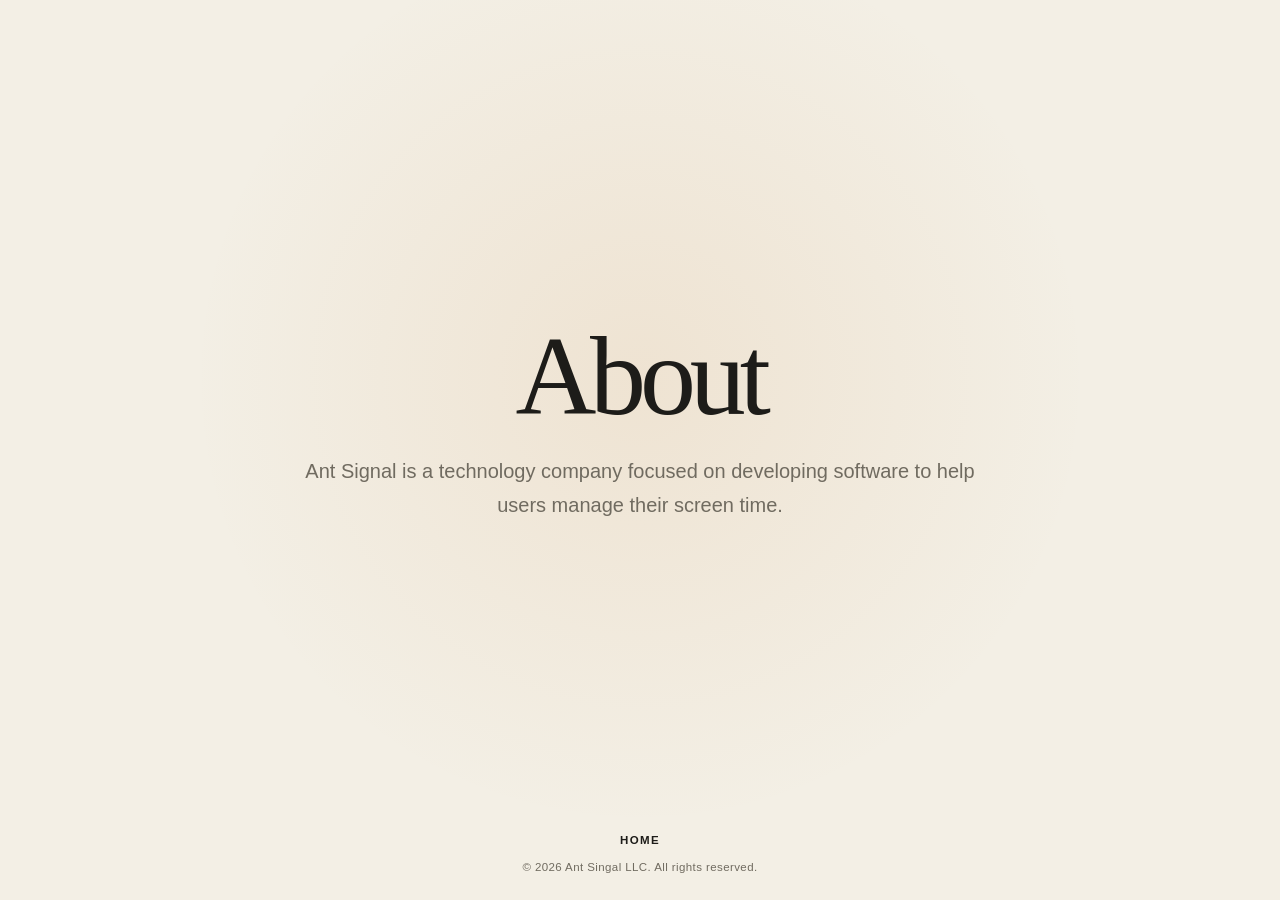
==== about/index.html @ b2d042a6 "Add About page" ====
<!doctype html>
<html lang="en">
  <head>
    <meta charset="utf-8">
    <meta name="viewport" content="width=device-width, initial-scale=1">
    <meta name="referrer" content="no-referrer">
    <meta
      http-equiv="Content-Security-Policy"
      content="default-src 'self'; base-uri 'none'; connect-src 'none'; font-src 'self'; form-action 'none'; frame-src 'none'; img-src 'self' data:; object-src 'none'; script-src 'none'; style-src 'self'; upgrade-insecure-requests"
    >

    <title>About | Ant Signal</title>
    <meta
      name="description"
      content="Ant Signal develops software to help users manage their screen time."
    >
    <meta name="robots" content="index, follow">
    <meta name="theme-color" content="#f3efe5">
    <link rel="canonical" href="https://antsignal.com/about/">

    <meta property="og:type" content="website">
    <meta property="og:site_name" content="Ant Signal">
    <meta property="og:title" content="About Ant Signal">
    <meta
      property="og:description"
      content="Ant Signal develops software to help users manage their screen time."
    >
    <meta property="og:url" content="https://antsignal.com/about/">

    <link rel="stylesheet" href="../styles.css">
  </head>
  <body>
    <main class="about" aria-labelledby="page-title">
      <div class="about__copy">
        <h1 id="page-title">About</h1>
        <p>
          Ant Signal is a technology company focused on developing software to help users
          manage their screen time.
        </p>
      </div>
    </main>

    <footer class="site-footer">
      <nav class="footer-nav" aria-label="Footer">
        <a href="../">Home</a>
      </nav>
      <p>&copy; 2026 Ant Singal LLC. All rights reserved.</p>
    </footer>
  </body>
</html>
---- styles.css ----
:root {
  color-scheme: light;
  --paper: #f3efe5;
  --ink: #1d1c19;
  --muted: #706b60;
  --amber: #c77a2b;
  --amber-soft: rgba(199, 122, 43, 0.24);
  font-family: Inter, ui-sans-serif, -apple-system, BlinkMacSystemFont, "Segoe UI", sans-serif;
  font-synthesis: none;
  text-rendering: optimizeLegibility;
}

* {
  box-sizing: border-box;
}

html {
  min-width: 320px;
  min-height: 100%;
  background: var(--paper);
}

body {
  min-height: 100vh;
  min-height: 100svh;
  margin: 0;
  color: var(--ink);
  background:
    radial-gradient(circle at 50% 42%, rgba(199, 122, 43, 0.1), transparent 28rem),
    var(--paper);
}

body::before {
  position: fixed;
  inset: 0;
  z-index: -1;
  pointer-events: none;
  content: "";
  opacity: 0.28;
  background-image:
    linear-gradient(rgba(29, 28, 25, 0.025) 1px, transparent 1px),
    linear-gradient(90deg, rgba(29, 28, 25, 0.025) 1px, transparent 1px);
  background-size: 4rem 4rem;
  mask-image: radial-gradient(circle at center, black, transparent 70%);
}

.landing {
  display: grid;
  min-height: 100vh;
  min-height: 100svh;
  place-content: center;
  justify-items: center;
  gap: clamp(2.25rem, 7vh, 4.5rem);
  padding: clamp(2rem, 6vw, 5rem);
  text-align: center;
}

.signal {
  position: relative;
  display: grid;
  width: clamp(5.5rem, 14vw, 7.5rem);
  aspect-ratio: 1;
  place-items: center;
  color: var(--amber);
}

.signal__ring,
.signal__core {
  position: absolute;
  display: block;
  border-radius: 50%;
}

.signal__ring {
  border: 1px solid currentColor;
}

.signal__ring--outer {
  inset: 0;
  opacity: 0.3;
  animation: signal-breathe 4.8s ease-in-out infinite;
}

.signal__ring--inner {
  inset: 24%;
  opacity: 0.55;
  animation: signal-breathe 4.8s 0.45s ease-in-out infinite;
}

.signal__core {
  width: 0.72rem;
  aspect-ratio: 1;
  background: currentColor;
  box-shadow: 0 0 0.85rem var(--amber-soft);
}

.copy {
  display: grid;
  gap: 1rem;
}

h1,
p {
  margin: 0;
}

h1 {
  font-family: "Iowan Old Style", "Baskerville", "Times New Roman", serif;
  font-size: clamp(3.5rem, 11vw, 8.25rem);
  font-weight: 400;
  letter-spacing: -0.055em;
  line-height: 0.88;
}

.tagline {
  color: var(--muted);
  font-size: clamp(0.82rem, 1.5vw, 0.98rem);
  font-weight: 500;
  letter-spacing: 0.14em;
  line-height: 1.5;
  padding-top: 0.5rem;
  text-transform: uppercase;
}

.site-footer {
  position: fixed;
  right: 0;
  bottom: 0;
  left: 0;
  display: grid;
  justify-items: center;
  gap: 0.7rem;
  padding: 1.5rem clamp(1.5rem, 5vw, 4rem);
  text-align: center;
}

.footer-nav a {
  color: var(--ink);
  font-size: 0.72rem;
  font-weight: 600;
  letter-spacing: 0.12em;
  text-decoration: none;
  text-transform: uppercase;
  transition: color 160ms ease;
}

.footer-nav a:hover {
  color: var(--amber);
}

.footer-nav a:focus-visible {
  border-radius: 0.2rem;
  outline: 2px solid var(--amber);
  outline-offset: 0.3rem;
}

.site-footer p {
  color: var(--muted);
  font-size: 0.72rem;
  letter-spacing: 0.035em;
  line-height: 1.5;
}

.about {
  display: grid;
  min-height: 100vh;
  min-height: 100svh;
  place-content: center;
  padding: clamp(2rem, 6vw, 5rem) clamp(2rem, 8vw, 8rem) 8rem;
  text-align: center;
}

.about__copy {
  display: grid;
  max-width: 44rem;
  gap: 1.75rem;
}

.about h1 {
  font-size: clamp(3.5rem, 10vw, 7rem);
}

.about__copy p {
  color: var(--muted);
  font-size: clamp(1rem, 2vw, 1.25rem);
  line-height: 1.7;
}

@keyframes signal-breathe {
  0%,
  100% {
    opacity: 0.22;
    transform: scale(0.96);
  }

  50% {
    opacity: 0.55;
    transform: scale(1.04);
  }
}

@media (max-height: 540px) {
  .landing {
    grid-template-columns: auto auto;
    gap: 2.5rem;
    text-align: left;
  }

  .copy {
    justify-items: start;
  }

  h1 {
    font-size: clamp(3rem, 12vh, 5rem);
  }
}

@media (prefers-reduced-motion: reduce) {
  .signal__ring {
    animation: none;
  }

  .footer-nav a {
    transition: none;
  }
}
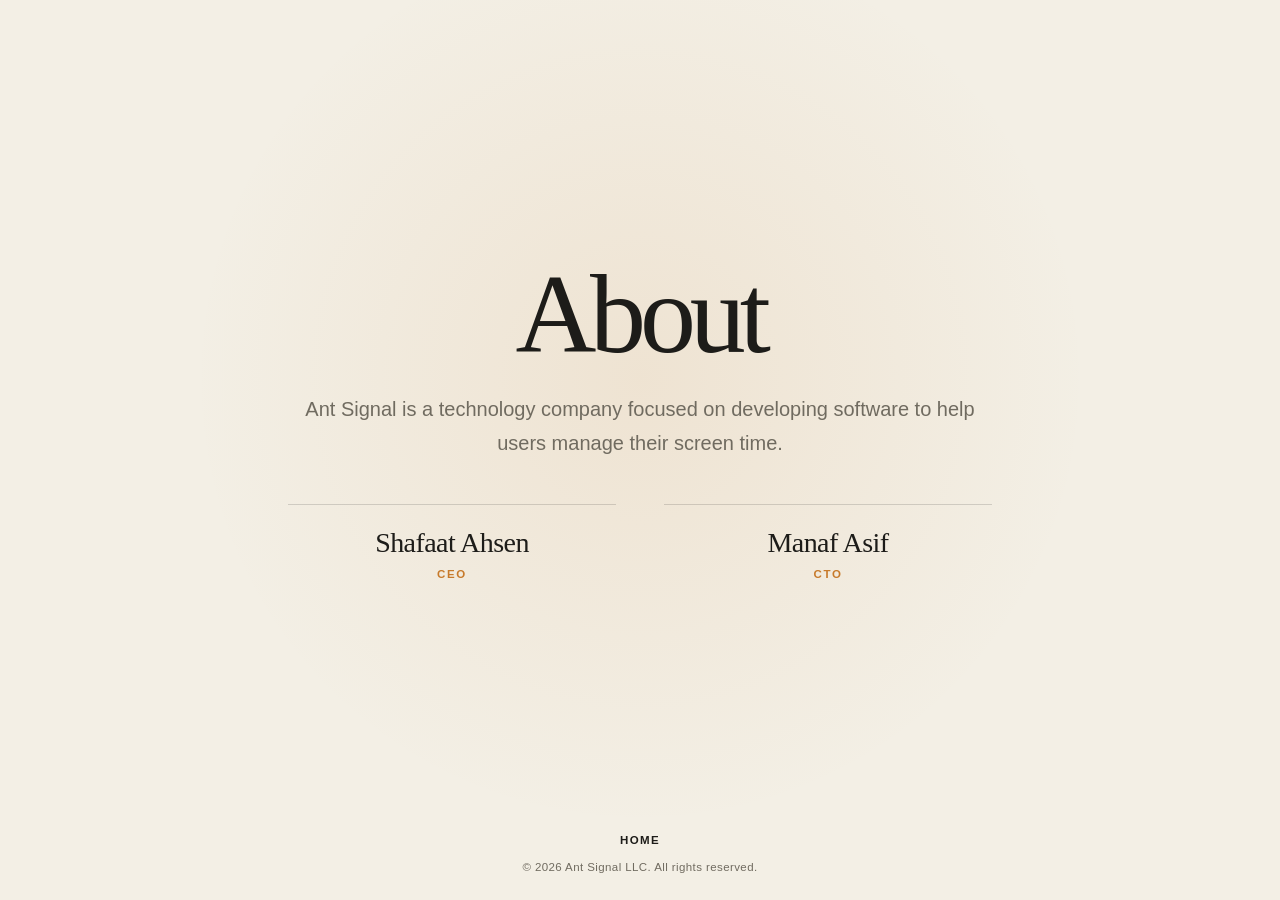
==== commit 9f437d60: "Add leadership section to About page" ====
--- a/about/index.html
+++ b/about/index.html
@@ -37,6 +37,17 @@
           Ant Signal is a technology company focused on developing software to help users
           manage their screen time.
         </p>
+
+        <section class="leadership" aria-label="Leadership">
+          <article class="leader">
+            <h2>Shafaat Ahsen</h2>
+            <p>CEO</p>
+          </article>
+          <article class="leader">
+            <h2>Manaf Asif</h2>
+            <p>CTO</p>
+          </article>
+        </section>
       </div>
     </main>
 
@@ -44,7 +55,7 @@
       <nav class="footer-nav" aria-label="Footer">
         <a href="../">Home</a>
       </nav>
-      <p>&copy; 2026 Ant Singal LLC. All rights reserved.</p>
+      <p>&copy; 2026 Ant Signal LLC. All rights reserved.</p>
     </footer>
   </body>
 </html>
--- a/styles.css
+++ b/styles.css
@@ -186,6 +186,36 @@
   line-height: 1.7;
 }
 
+.leadership {
+  display: grid;
+  grid-template-columns: repeat(2, minmax(0, 1fr));
+  gap: clamp(1.5rem, 5vw, 3rem);
+  margin-top: 1rem;
+}
+
+.leader {
+  padding-top: 1.4rem;
+  border-top: 1px solid rgba(29, 28, 25, 0.16);
+}
+
+.leader h2 {
+  margin: 0;
+  font-family: "Iowan Old Style", "Baskerville", "Times New Roman", serif;
+  font-size: clamp(1.35rem, 3vw, 1.75rem);
+  font-weight: 400;
+  letter-spacing: -0.02em;
+}
+
+.leader p {
+  margin-top: 0.45rem;
+  color: var(--amber);
+  font-size: 0.72rem;
+  font-weight: 600;
+  letter-spacing: 0.14em;
+  line-height: 1.5;
+  text-transform: uppercase;
+}
+
 @keyframes signal-breathe {
   0%,
   100% {
@@ -215,6 +245,12 @@
   }
 }
 
+@media (max-width: 560px) {
+  .leadership {
+    grid-template-columns: 1fr;
+  }
+}
+
 @media (prefers-reduced-motion: reduce) {
   .signal__ring {
     animation: none;
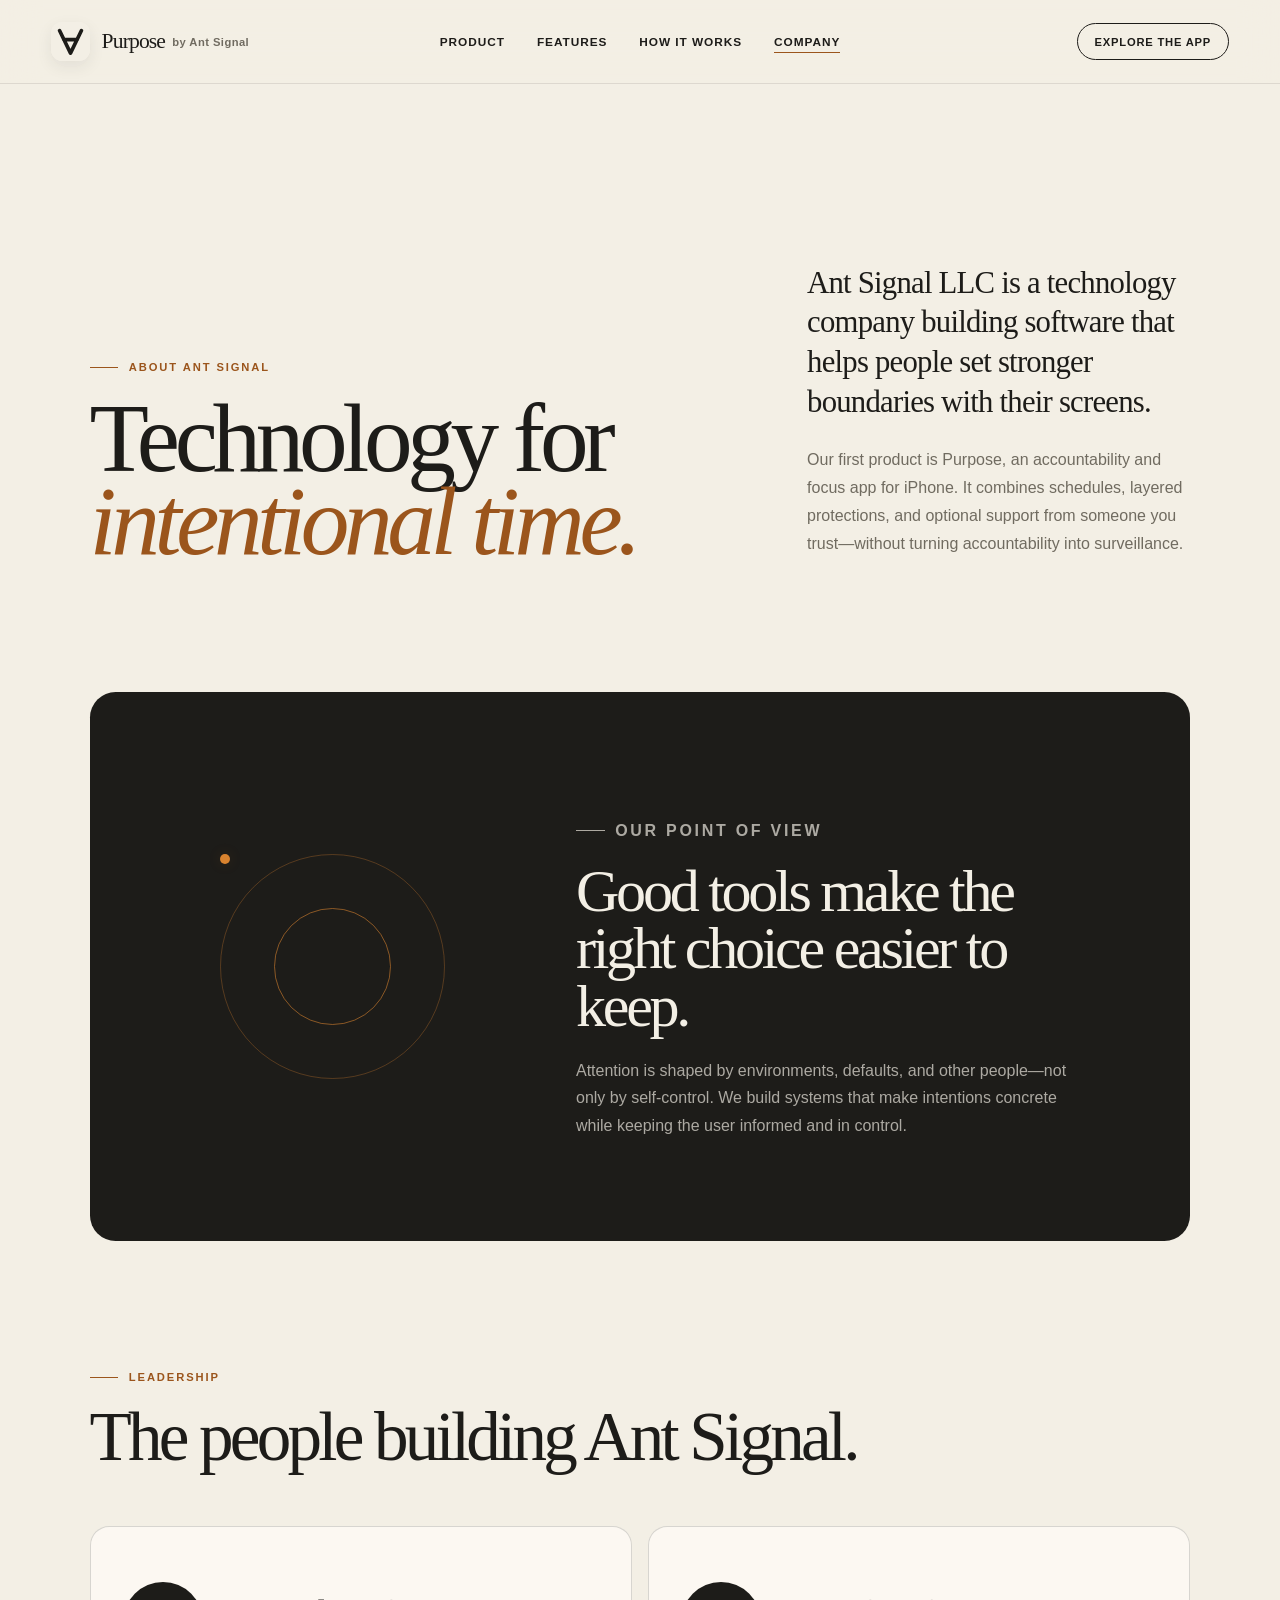
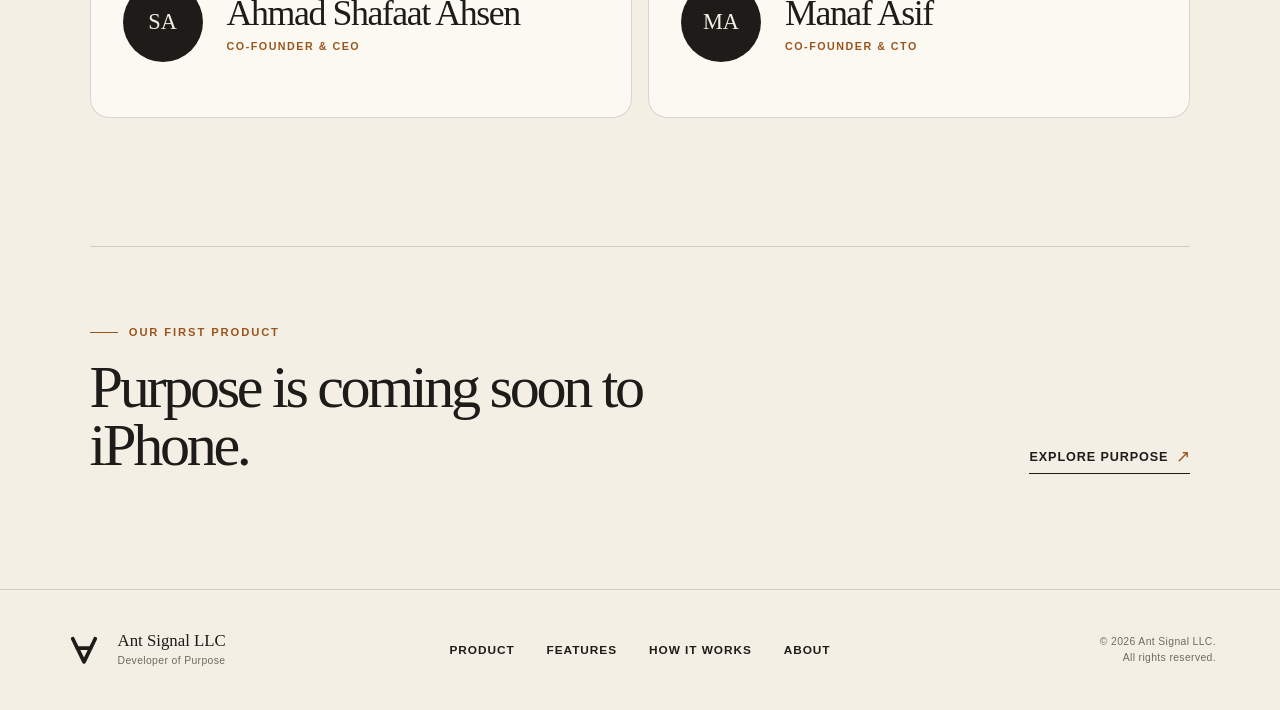
==== commit 49497886: "Build Purpose product landing page" ====
--- a/about/index.html
+++ b/about/index.html
@@ -3,59 +3,130 @@
   <head>
     <meta charset="utf-8">
     <meta name="viewport" content="width=device-width, initial-scale=1">
-    <meta name="referrer" content="no-referrer">
+    <meta name="referrer" content="strict-origin-when-cross-origin">
     <meta
       http-equiv="Content-Security-Policy"
-      content="default-src 'self'; base-uri 'none'; connect-src 'none'; font-src 'self'; form-action 'none'; frame-src 'none'; img-src 'self' data:; object-src 'none'; script-src 'none'; style-src 'self'; upgrade-insecure-requests"
+      content="default-src 'self'; base-uri 'none'; connect-src 'none'; font-src 'self'; form-action 'none'; frame-ancestors 'none'; frame-src 'none'; img-src 'self' data:; object-src 'none'; script-src 'none'; style-src 'self'; upgrade-insecure-requests"
     >
 
-    <title>About | Ant Signal</title>
+    <title>About Ant Signal LLC</title>
     <meta
       name="description"
-      content="Ant Signal develops software to help users manage their screen time."
+      content="Ant Signal LLC is the technology company behind Purpose, an accountability and focus app for iPhone."
     >
     <meta name="robots" content="index, follow">
     <meta name="theme-color" content="#f3efe5">
+    <link rel="icon" href="../favicon.svg" type="image/svg+xml" sizes="any">
     <link rel="canonical" href="https://antsignal.com/about/">
 
     <meta property="og:type" content="website">
     <meta property="og:site_name" content="Ant Signal">
-    <meta property="og:title" content="About Ant Signal">
+    <meta property="og:title" content="About Ant Signal LLC">
     <meta
       property="og:description"
-      content="Ant Signal develops software to help users manage their screen time."
+      content="The technology company behind Purpose, an accountability and focus app for iPhone."
     >
     <meta property="og:url" content="https://antsignal.com/about/">
+    <meta property="og:image" content="https://antsignal.com/assets/purpose-social-card.png">
+    <meta property="og:image:alt" content="Purpose by Ant Signal — Make distraction harder">
+    <meta name="twitter:card" content="summary_large_image">
 
-    <link rel="stylesheet" href="../styles.css">
+    <link rel="stylesheet" href="../styles.css?v=3">
   </head>
   <body>
-    <main class="about" aria-labelledby="page-title">
-      <div class="about__copy">
-        <h1 id="page-title">About</h1>
-        <p>
-          Ant Signal is a technology company focused on developing software to help users
-          manage their screen time.
-        </p>
+    <a class="skip-link" href="#main-content">Skip to content</a>
 
-        <section class="leadership" aria-label="Leadership">
-          <article class="leader">
-            <h2>Shafaat Ahsen</h2>
-            <p>CEO</p>
+    <header class="site-header">
+      <a class="brand" href="../" aria-label="Purpose by Ant Signal, home">
+        <img src="../assets/ant-signal-icon.svg" width="42" height="42" alt="">
+        <span class="brand__product">Purpose</span>
+        <span class="brand__company">by Ant Signal</span>
+      </a>
+
+      <nav class="site-nav" aria-label="Primary navigation">
+        <a href="../#product">Product</a>
+        <a href="../#features">Features</a>
+        <a href="../#how-it-works">How it works</a>
+        <a href="./" aria-current="page">Company</a>
+      </nav>
+
+      <a class="nav-cta" href="../#product">Explore the app</a>
+    </header>
+
+    <main id="main-content" class="about-page">
+      <section class="about-hero" aria-labelledby="about-title">
+        <div>
+          <p class="eyebrow"><span></span> About Ant Signal</p>
+          <h1 id="about-title">Technology for<br><em>intentional time.</em></h1>
+        </div>
+        <div class="about-hero__copy">
+          <p class="about-hero__lead">
+            Ant Signal LLC is a technology company building software that helps people
+            set stronger boundaries with their screens.
+          </p>
+          <p>
+            Our first product is Purpose, an accountability and focus app for iPhone.
+            It combines schedules, layered protections, and optional support from someone
+            you trust—without turning accountability into surveillance.
+          </p>
+        </div>
+      </section>
+
+      <section class="mission" aria-labelledby="mission-title">
+        <div class="mission__mark" aria-hidden="true">
+          <span class="signal__ring signal__ring--outer"></span>
+          <span class="signal__ring signal__ring--inner"></span>
+          <span class="signal__core"></span>
+        </div>
+        <div>
+          <p class="eyebrow"><span></span> Our point of view</p>
+          <h2 id="mission-title">Good tools make the right choice easier to keep.</h2>
+          <p>
+            Attention is shaped by environments, defaults, and other people—not only by
+            self-control. We build systems that make intentions concrete while keeping the
+            user informed and in control.
+          </p>
+        </div>
+      </section>
+
+      <section class="leadership-section" aria-labelledby="leadership-title">
+        <div class="section-heading">
+          <p class="eyebrow"><span></span> Leadership</p>
+          <h2 id="leadership-title">The people building Ant Signal.</h2>
+        </div>
+        <div class="leadership">
+          <article class="leader-card">
+            <span class="leader-card__initials" aria-hidden="true">SA</span>
+            <div><h3>Ahmad Shafaat Ahsen</h3><p>Co-founder &amp; CEO</p></div>
           </article>
-          <article class="leader">
-            <h2>Manaf Asif</h2>
-            <p>CTO</p>
+          <article class="leader-card">
+            <span class="leader-card__initials" aria-hidden="true">MA</span>
+            <div><h3>Manaf Asif</h3><p>Co-founder &amp; CTO</p></div>
           </article>
-        </section>
-      </div>
+        </div>
+      </section>
+
+      <section class="about-product" aria-labelledby="about-product-title">
+        <div>
+          <p class="eyebrow"><span></span> Our first product</p>
+          <h2 id="about-product-title">Purpose is coming soon to iPhone.</h2>
+        </div>
+        <a class="text-link" href="../#product">Explore Purpose <span aria-hidden="true">↗</span></a>
+      </section>
     </main>
 
     <footer class="site-footer">
-      <nav class="footer-nav" aria-label="Footer">
-        <a href="../">Home</a>
+      <div class="footer-brand">
+        <img src="../assets/ant-signal-icon.svg" width="48" height="48" alt="">
+        <div><strong>Ant Signal LLC</strong><span>Developer of Purpose</span></div>
+      </div>
+      <nav class="footer-nav" aria-label="Footer navigation">
+        <a href="../#product">Product</a>
+        <a href="../#features">Features</a>
+        <a href="../#how-it-works">How it works</a>
+        <a href="./" aria-current="page">About</a>
       </nav>
-      <p>&copy; 2026 Ant Signal LLC. All rights reserved.</p>
+      <p class="footer-legal">&copy; 2026 Ant Signal LLC.<br>All rights reserved.</p>
     </footer>
   </body>
 </html>
--- a/styles.css
+++ b/styles.css
@@ -1,13 +1,22 @@
 :root {
   color-scheme: light;
   --paper: #f3efe5;
+  --paper-deep: #e9e2d3;
   --ink: #1d1c19;
   --muted: #706b60;
-  --amber: #c77a2b;
-  --amber-soft: rgba(199, 122, 43, 0.24);
-  font-family: Inter, ui-sans-serif, -apple-system, BlinkMacSystemFont, "Segoe UI", sans-serif;
+  --amber: #9b551c;
+  --amber-bright: #d9832f;
+  --amber-soft: rgba(185, 102, 31, 0.16);
+  --line: rgba(29, 28, 25, 0.16);
+  --white: #fffdf8;
+  --shadow: 0 1.6rem 4rem rgba(55, 41, 20, 0.13);
+  --serif: "Iowan Old Style", "Baskerville", "Times New Roman", serif;
+  --sans: Inter, ui-sans-serif, -apple-system, BlinkMacSystemFont, "Segoe UI", sans-serif;
+  font-family: var(--sans);
   font-synthesis: none;
   text-rendering: optimizeLegibility;
+  scroll-behavior: smooth;
+  scroll-padding-top: 7rem;
 }
 
 * {
@@ -22,12 +31,10 @@
 
 body {
   min-height: 100vh;
-  min-height: 100svh;
   margin: 0;
+  overflow-x: hidden;
   color: var(--ink);
-  background:
-    radial-gradient(circle at 50% 42%, rgba(199, 122, 43, 0.1), transparent 28rem),
-    var(--paper);
+  background: var(--paper);
 }
 
 body::before {
@@ -36,32 +43,1033 @@
   z-index: -1;
   pointer-events: none;
   content: "";
-  opacity: 0.28;
+  opacity: 0.26;
   background-image:
-    linear-gradient(rgba(29, 28, 25, 0.025) 1px, transparent 1px),
-    linear-gradient(90deg, rgba(29, 28, 25, 0.025) 1px, transparent 1px);
+    linear-gradient(rgba(29, 28, 25, 0.026) 1px, transparent 1px),
+    linear-gradient(90deg, rgba(29, 28, 25, 0.026) 1px, transparent 1px);
   background-size: 4rem 4rem;
-  mask-image: radial-gradient(circle at center, black, transparent 70%);
-}
-
-.landing {
-  display: grid;
-  min-height: 100vh;
-  min-height: 100svh;
-  place-content: center;
-  justify-items: center;
-  gap: clamp(2.25rem, 7vh, 4.5rem);
-  padding: clamp(2rem, 6vw, 5rem);
+  mask-image: radial-gradient(circle at 52% 18%, black, transparent 68%);
+}
+
+img {
+  display: block;
+  max-width: 100%;
+}
+
+a {
+  color: inherit;
+}
+
+button,
+a {
+  -webkit-tap-highlight-color: transparent;
+}
+
+button {
+  font: inherit;
+}
+
+h1,
+h2,
+h3,
+p {
+  margin: 0;
+}
+
+h1,
+h2 {
+  font-family: var(--serif);
+  font-weight: 400;
+  letter-spacing: -0.055em;
+}
+
+h1 em,
+h2 em {
+  color: var(--amber);
+  font-weight: inherit;
+}
+
+.skip-link {
+  position: fixed;
+  top: 0.75rem;
+  left: 0.75rem;
+  z-index: 100;
+  padding: 0.8rem 1rem;
+  border-radius: 0.4rem;
+  color: var(--white);
+  background: var(--ink);
+  transform: translateY(-180%);
+  transition: transform 160ms ease;
+}
+
+.skip-link:focus {
+  transform: translateY(0);
+}
+
+:focus-visible {
+  border-radius: 0.2rem;
+  outline: 3px solid var(--amber);
+  outline-offset: 0.28rem;
+}
+
+.site-header {
+  position: sticky;
+  top: 0;
+  z-index: 50;
+  display: grid;
+  grid-template-columns: 1fr auto 1fr;
+  align-items: center;
+  min-height: 5.25rem;
+  padding: 0.8rem clamp(1.25rem, 4vw, 4.5rem);
+  border-bottom: 1px solid rgba(29, 28, 25, 0.1);
+  background: rgba(243, 239, 229, 0.89);
+  backdrop-filter: blur(18px);
+}
+
+.brand {
+  display: inline-flex;
+  align-items: center;
+  justify-self: start;
+  text-decoration: none;
+}
+
+.brand img {
+  width: 2.45rem;
+  height: 2.45rem;
+  margin-right: 0.7rem;
+  border-radius: 0.72rem;
+  box-shadow: 0 0.35rem 1rem rgba(29, 28, 25, 0.08);
+}
+
+.brand__product {
+  font-family: var(--serif);
+  font-size: 1.35rem;
+  letter-spacing: -0.04em;
+}
+
+.brand__company {
+  margin-left: 0.45rem;
+  color: var(--muted);
+  font-size: 0.7rem;
+  font-weight: 600;
+  letter-spacing: 0.04em;
+}
+
+.site-nav,
+.footer-nav {
+  display: flex;
+  align-items: center;
+  gap: clamp(1.25rem, 2.5vw, 2.5rem);
+}
+
+.site-nav a,
+.footer-nav a {
+  font-size: 0.74rem;
+  font-weight: 650;
+  letter-spacing: 0.08em;
+  text-decoration: none;
+  text-transform: uppercase;
+}
+
+.site-nav a {
+  position: relative;
+  padding-block: 0.65rem;
+}
+
+.site-nav a::after {
+  position: absolute;
+  right: 0;
+  bottom: 0.35rem;
+  left: 0;
+  height: 1px;
+  content: "";
+  background: var(--amber);
+  transform: scaleX(0);
+  transition: transform 180ms ease;
+}
+
+.site-nav a:hover::after,
+.site-nav a[aria-current="page"]::after {
+  transform: scaleX(1);
+}
+
+.nav-cta {
+  justify-self: end;
+  padding: 0.72rem 1.05rem;
+  border: 1px solid var(--ink);
+  border-radius: 100vmax;
+  font-size: 0.7rem;
+  font-weight: 700;
+  letter-spacing: 0.07em;
+  text-decoration: none;
+  text-transform: uppercase;
+  transition: color 160ms ease, background 160ms ease;
+}
+
+.nav-cta:hover {
+  color: var(--paper);
+  background: var(--ink);
+}
+
+.hero {
+  display: grid;
+  grid-template-columns: minmax(0, 0.94fr) minmax(24rem, 0.78fr);
+  align-items: center;
+  max-width: 92rem;
+  min-height: calc(100vh - 5.25rem);
+  min-height: calc(100svh - 5.25rem);
+  margin-inline: auto;
+  padding: clamp(4rem, 8vh, 7rem) clamp(1.5rem, 6vw, 7rem);
+}
+
+.hero__copy {
+  position: relative;
+  z-index: 2;
+  max-width: 47rem;
+}
+
+.eyebrow,
+.label {
+  color: var(--amber);
+  font-size: 0.7rem;
+  font-weight: 750;
+  letter-spacing: 0.17em;
+  line-height: 1.5;
+  text-transform: uppercase;
+}
+
+.eyebrow {
+  display: flex;
+  align-items: center;
+  gap: 0.65rem;
+}
+
+.eyebrow > span {
+  display: inline-block;
+  width: 1.8rem;
+  height: 1px;
+  background: currentColor;
+}
+
+.hero h1 {
+  margin-top: 1.45rem;
+  font-size: clamp(4.2rem, 8.6vw, 8.25rem);
+  line-height: 0.82;
+}
+
+.hero__intro {
+  max-width: 39rem;
+  margin-top: 2rem;
+  color: var(--muted);
+  font-size: clamp(1.02rem, 1.4vw, 1.22rem);
+  line-height: 1.7;
+}
+
+.hero__actions {
+  display: flex;
+  flex-wrap: wrap;
+  align-items: center;
+  gap: 1.6rem;
+  margin-top: 2.2rem;
+}
+
+.app-store-button {
+  display: inline-flex;
+  align-items: center;
+  gap: 0.65rem;
+  min-width: 11.25rem;
+  min-height: 3.45rem;
+  padding: 0.55rem 1.15rem;
+  border-radius: 0.7rem;
+  color: var(--white);
+  background: var(--ink);
+  box-shadow: 0 0.7rem 1.8rem rgba(29, 28, 25, 0.13);
+}
+
+.app-store-button > span:last-child {
+  display: grid;
+  font-size: 1.12rem;
+  font-weight: 620;
+  line-height: 1.03;
+}
+
+.app-store-button small {
+  margin-bottom: 0.16rem;
+  font-size: 0.58rem;
+  font-weight: 500;
+  letter-spacing: 0.015em;
+}
+
+.apple-mark {
+  position: relative;
+  width: 1.4rem;
+  color: transparent;
+}
+
+.apple-mark::before,
+.apple-mark::after {
+  position: absolute;
+  content: "";
+  background: currentColor;
+}
+
+.apple-mark::before {
+  top: -0.57rem;
+  left: 0.16rem;
+  width: 1.05rem;
+  height: 1.25rem;
+  border-radius: 55% 45% 52% 48%;
+  background: var(--white);
+  transform: rotate(-8deg);
+}
+
+.apple-mark::after {
+  top: -0.88rem;
+  left: 0.74rem;
+  width: 0.42rem;
+  height: 0.28rem;
+  border-radius: 80% 10% 80% 10%;
+  background: var(--white);
+  transform: rotate(-28deg);
+}
+
+.text-link {
+  display: inline-flex;
+  align-items: center;
+  gap: 0.45rem;
+  padding-block: 0.35rem;
+  border-bottom: 1px solid currentColor;
+  font-size: 0.79rem;
+  font-weight: 700;
+  letter-spacing: 0.07em;
+  text-decoration: none;
+  text-transform: uppercase;
+}
+
+.text-link span {
+  color: var(--amber);
+  font-size: 1.05rem;
+  transition: transform 160ms ease;
+}
+
+.text-link:hover span {
+  transform: translate(0.18rem, 0.18rem);
+}
+
+.company-note {
+  margin-top: 1.75rem;
+  color: var(--muted);
+  font-size: 0.77rem;
+  letter-spacing: 0.035em;
+}
+
+.company-note a {
+  color: var(--ink);
+  text-underline-offset: 0.2rem;
+}
+
+.hero__visual {
+  position: relative;
+  display: grid;
+  min-height: 43rem;
+  place-items: center;
+}
+
+.hero__visual::before {
+  position: absolute;
+  width: min(38rem, 46vw);
+  aspect-ratio: 1;
+  border-radius: 50%;
+  content: "";
+  background: radial-gradient(circle, rgba(217, 131, 47, 0.26), rgba(217, 131, 47, 0.04) 57%, transparent 70%);
+  filter: blur(0.5rem);
+}
+
+.signal-orbit {
+  position: absolute;
+  border: 1px solid rgba(185, 102, 31, 0.28);
+  border-radius: 50%;
+}
+
+.signal-orbit--one {
+  width: min(34rem, 43vw);
+  aspect-ratio: 1;
+}
+
+.signal-orbit--two {
+  width: min(27rem, 34vw);
+  aspect-ratio: 1;
+}
+
+.phone {
+  position: relative;
+  z-index: 2;
+  flex: 0 0 auto;
+  padding: 0.42rem;
+  border: 1px solid rgba(255, 255, 255, 0.9);
+  border-radius: 3rem;
+  background: #171613;
+  box-shadow:
+    0 2.8rem 5rem rgba(54, 40, 19, 0.24),
+    inset 0 0 0 1px rgba(255, 255, 255, 0.22);
+}
+
+.phone::before {
+  position: absolute;
+  top: 1rem;
+  left: 50%;
+  z-index: 3;
+  width: 34%;
+  height: 1.15rem;
+  border-radius: 100vmax;
+  content: "";
+  background: #090909;
+  transform: translateX(-50%);
+}
+
+.phone__screen {
+  overflow: hidden;
+  height: 100%;
+  border-radius: 2.62rem;
+  background: #f2f2f7;
+}
+
+.phone__screen img {
+  width: 100%;
+  height: 100%;
+  object-fit: cover;
+}
+
+.phone--hero {
+  width: clamp(15rem, 21vw, 20rem);
+  aspect-ratio: 1179 / 2556;
+  transform: rotate(2.8deg);
+}
+
+.status-float {
+  position: absolute;
+  z-index: 4;
+  display: flex;
+  align-items: center;
+  gap: 0.7rem;
+  min-width: 10.5rem;
+  padding: 0.85rem 1rem;
+  border: 1px solid rgba(255, 255, 255, 0.68);
+  border-radius: 0.9rem;
+  background: rgba(255, 253, 248, 0.87);
+  box-shadow: 0 1rem 2.8rem rgba(54, 40, 19, 0.13);
+  backdrop-filter: blur(12px);
+}
+
+.status-float span:last-child {
+  display: grid;
+  font-size: 0.76rem;
+  font-weight: 650;
+  line-height: 1.25;
+}
+
+.status-float small {
+  margin-bottom: 0.1rem;
+  color: var(--muted);
+  font-size: 0.56rem;
+  letter-spacing: 0.08em;
+  text-transform: uppercase;
+}
+
+.status-float--top {
+  top: 16%;
+  left: -2%;
+}
+
+.status-float--bottom {
+  right: -4%;
+  bottom: 15%;
+}
+
+.status-dot,
+.status-icon {
+  display: grid;
+  flex: 0 0 auto;
+  width: 1.85rem;
+  aspect-ratio: 1;
+  place-items: center;
+  border-radius: 50%;
+  color: var(--white);
+  background: var(--amber);
+}
+
+.status-dot::after {
+  width: 0.42rem;
+  aspect-ratio: 1;
+  border-radius: 50%;
+  content: "";
+  background: var(--white);
+  box-shadow: 0 0 0 0.3rem rgba(255, 255, 255, 0.28);
+}
+
+.status-icon {
+  font-size: 0.8rem;
+  font-weight: 800;
+}
+
+.principle-strip {
+  display: grid;
+  grid-template-columns: repeat(3, 1fr);
+  border-block: 1px solid var(--line);
+}
+
+.principle-strip p {
+  padding: 1.35rem;
+  color: var(--muted);
+  font-size: 0.66rem;
+  font-weight: 700;
+  letter-spacing: 0.14em;
+  text-align: center;
+  text-transform: uppercase;
+}
+
+.principle-strip p + p {
+  border-left: 1px solid var(--line);
+}
+
+.product-section,
+.features-section,
+.steps-section,
+.company-section,
+.leadership-section {
+  padding: clamp(5.5rem, 10vw, 10rem) clamp(1.5rem, 7vw, 8rem);
+}
+
+.product-section,
+.features-section,
+.leadership-section {
+  max-width: 96rem;
+  margin-inline: auto;
+}
+
+.section-heading--split {
+  display: grid;
+  grid-template-columns: minmax(0, 1.25fr) minmax(16rem, 0.55fr);
+  align-items: end;
+  gap: 4rem;
+}
+
+.section-heading h2,
+.steps-intro h2,
+.company-section h2,
+.mission h2,
+.about-product h2 {
+  max-width: 52rem;
+  margin-top: 1.1rem;
+  font-size: clamp(3rem, 5.4vw, 5.5rem);
+  line-height: 0.96;
+}
+
+.section-heading--split > p,
+.section-heading--centered > p,
+.company-section > div > p,
+.mission > div > p {
+  color: var(--muted);
+  font-size: 1rem;
+  line-height: 1.7;
+}
+
+.showcase {
+  display: grid;
+  grid-template-columns: minmax(16rem, 0.72fr) minmax(28rem, 1.45fr);
+  min-height: 44rem;
+  margin-top: clamp(3.5rem, 7vw, 6rem);
+  overflow: hidden;
+  border: 1px solid var(--line);
+  border-radius: 1.6rem;
+  background: var(--white);
+  box-shadow: 0 2rem 5rem rgba(54, 40, 19, 0.08);
+}
+
+.showcase__tabs {
+  display: grid;
+  grid-template-rows: repeat(3, 1fr);
+  border-right: 1px solid var(--line);
+}
+
+.showcase-tab {
+  display: grid;
+  grid-template-columns: auto 1fr;
+  align-items: center;
+  gap: 1.2rem;
+  width: 100%;
+  padding: 1.65rem clamp(1.25rem, 3vw, 2.3rem);
+  border: 0;
+  color: var(--muted);
+  background: transparent;
+  cursor: pointer;
+  text-align: left;
+  transition: color 160ms ease, background 160ms ease;
+}
+
+.showcase-tab + .showcase-tab {
+  border-top: 1px solid var(--line);
+}
+
+.showcase-tab:hover {
+  color: var(--ink);
+  background: rgba(185, 102, 31, 0.05);
+}
+
+.showcase-tab[aria-selected="true"] {
+  color: var(--ink);
+  background: var(--paper);
+}
+
+.showcase-tab__number {
+  align-self: start;
+  padding-top: 0.15rem;
+  color: var(--amber);
+  font-family: var(--serif);
+  font-size: 1.1rem;
+}
+
+.showcase-tab > span:last-child {
+  display: grid;
+  gap: 0.4rem;
+}
+
+.showcase-tab strong {
+  font-family: var(--serif);
+  font-size: clamp(1.6rem, 2.4vw, 2.25rem);
+  font-weight: 400;
+  letter-spacing: -0.035em;
+}
+
+.showcase-tab small {
+  font-size: 0.75rem;
+  letter-spacing: 0.015em;
+  line-height: 1.4;
+}
+
+.showcase__stage {
+  min-width: 0;
+  background:
+    radial-gradient(circle at 70% 48%, rgba(185, 102, 31, 0.2), transparent 22rem),
+    var(--paper-deep);
+}
+
+.showcase-panel {
+  display: grid;
+  grid-template-columns: minmax(14rem, 0.75fr) minmax(15rem, 0.8fr);
+  align-items: center;
+  gap: clamp(1rem, 4vw, 4rem);
+  height: 100%;
+  padding: clamp(2rem, 5vw, 5rem);
+}
+
+.showcase-panel[hidden] {
+  display: none;
+}
+
+.showcase-panel__copy h3 {
+  margin-top: 0.75rem;
+  font-family: var(--serif);
+  font-size: clamp(2.4rem, 4.2vw, 4.15rem);
+  font-weight: 400;
+  letter-spacing: -0.05em;
+  line-height: 0.98;
+}
+
+.showcase-panel__copy > p:last-child {
+  margin-top: 1.3rem;
+  color: var(--muted);
+  font-size: 0.94rem;
+  line-height: 1.65;
+}
+
+.phone--showcase {
+  width: min(18.5rem, 100%);
+  aspect-ratio: 1179 / 2556;
+  margin-inline: auto;
+}
+
+.features-section {
+  padding-top: 2rem;
+}
+
+.section-heading--centered {
+  max-width: 51rem;
+  margin: 0 auto clamp(3rem, 6vw, 5rem);
+  text-align: center;
+}
+
+.section-heading--centered .eyebrow {
+  justify-content: center;
+}
+
+.section-heading--centered > p {
+  max-width: 39rem;
+  margin: 1.25rem auto 0;
+}
+
+.feature-grid {
+  display: grid;
+  grid-template-columns: repeat(2, minmax(0, 1fr));
+  gap: 1rem;
+}
+
+.feature-card {
+  position: relative;
+  display: grid;
+  min-height: 32rem;
+  padding: clamp(1.5rem, 3vw, 2.5rem);
+  overflow: hidden;
+  border: 1px solid var(--line);
+  border-radius: 1.4rem;
+  background: rgba(255, 253, 248, 0.74);
+}
+
+.feature-card--large,
+.feature-card--wide {
+  grid-column: span 2;
+  grid-template-columns: minmax(18rem, 1fr) minmax(17rem, 0.8fr);
+  align-items: end;
+  gap: 3rem;
+  min-height: 28rem;
+}
+
+.feature-card--wide {
+  grid-template-columns: minmax(17rem, 0.9fr) minmax(20rem, 1fr);
+}
+
+.feature-card__number {
+  position: absolute;
+  top: 1.5rem;
+  right: 1.6rem;
+  color: var(--amber);
+  font-family: var(--serif);
+  font-size: 1rem;
+}
+
+.feature-card h3 {
+  font-family: var(--serif);
+  font-size: clamp(2rem, 3vw, 3.2rem);
+  font-weight: 400;
+  letter-spacing: -0.045em;
+  line-height: 1;
+}
+
+.feature-card p {
+  max-width: 34rem;
+  margin-top: 0.9rem;
+  color: var(--muted);
+  font-size: 0.93rem;
+  line-height: 1.65;
+}
+
+.feature-card__art {
+  align-self: center;
+  justify-self: center;
+}
+
+.schedule-art {
+  width: min(29rem, 100%);
+  padding: 1.5rem;
+  border: 1px solid rgba(29, 28, 25, 0.12);
+  border-radius: 1.35rem;
+  background: var(--paper);
+  box-shadow: var(--shadow);
+  transform: rotate(-2deg);
+}
+
+.schedule-art__header,
+.schedule-art__time,
+.schedule-art__days {
+  display: flex;
+  align-items: center;
+}
+
+.schedule-art__header {
+  justify-content: space-between;
+  font-family: var(--serif);
+  font-size: 1.45rem;
+}
+
+.schedule-art__header span:last-child {
+  padding: 0.35rem 0.7rem;
+  border-radius: 100vmax;
+  color: var(--white);
+  background: var(--amber);
+  font-family: var(--sans);
+  font-size: 0.6rem;
+  font-weight: 700;
+  letter-spacing: 0.08em;
+  text-transform: uppercase;
+}
+
+.schedule-art__days {
+  justify-content: space-between;
+  margin-top: 2rem;
+}
+
+.schedule-art__days span {
+  display: grid;
+  width: 2.4rem;
+  aspect-ratio: 1;
+  place-items: center;
+  border-radius: 50%;
+  color: var(--white);
+  background: var(--ink);
+  font-size: 0.7rem;
+  font-weight: 700;
+}
+
+.schedule-art__time {
+  gap: 0.7rem;
+  margin-top: 2rem;
+  font-family: var(--serif);
+  font-size: 1.8rem;
+}
+
+.schedule-art__time i {
+  flex: 1;
+  height: 1px;
+  background: var(--amber);
+}
+
+.shield-art {
+  position: relative;
+  display: grid;
+  width: min(18rem, 70%);
+  aspect-ratio: 1;
+  place-items: center;
+}
+
+.shield-art span {
+  position: absolute;
+  border-radius: 50%;
+}
+
+.shield-art__outer {
+  inset: 0;
+  border: 1px solid rgba(185, 102, 31, 0.25);
+  box-shadow: inset 0 0 4rem rgba(185, 102, 31, 0.08);
+}
+
+.shield-art__inner {
+  inset: 20%;
+  border: 1px solid rgba(185, 102, 31, 0.45);
+}
+
+.shield-art__core {
+  display: grid;
+  width: 34%;
+  aspect-ratio: 1;
+  place-items: center;
+  color: var(--white);
+  background: var(--amber);
+  box-shadow: 0 0 2.8rem var(--amber-soft);
+  font-size: 2rem;
+}
+
+.pulse-art {
+  position: relative;
+  display: flex;
+  align-items: center;
+  justify-content: center;
+  gap: 0.8rem;
+  width: min(19rem, 78%);
+  height: 13rem;
+}
+
+.pulse-art::before {
+  position: absolute;
+  right: 0;
+  left: 0;
+  height: 1px;
+  content: "";
+  background: var(--line);
+}
+
+.pulse-art span {
+  position: relative;
+  z-index: 1;
+  width: 0.6rem;
+  border-radius: 100vmax;
+  background: var(--amber);
+}
+
+.pulse-art span:nth-child(1) { height: 3rem; }
+.pulse-art span:nth-child(2) { height: 6.5rem; }
+.pulse-art span:nth-child(3) { height: 4.5rem; }
+
+.pulse-art i {
+  position: absolute;
+  width: 1.4rem;
+  aspect-ratio: 1;
+  border: 0.34rem solid var(--white);
+  border-radius: 50%;
+  background: var(--amber);
+  box-shadow: 0 0 0 1px var(--amber);
+  transform: translateX(6rem);
+}
+
+.partner-art {
+  display: flex;
+  align-items: center;
+  justify-content: center;
+  width: min(25rem, 100%);
+}
+
+.partner-art i {
+  position: relative;
+  width: 8rem;
+  height: 1px;
+  background: var(--amber);
+}
+
+.partner-art i::before,
+.partner-art i::after {
+  position: absolute;
+  top: 50%;
+  width: 0.42rem;
+  aspect-ratio: 1;
+  border-radius: 50%;
+  content: "";
+  background: var(--amber);
+  transform: translateY(-50%);
+}
+
+.partner-art i::before { left: 0; }
+.partner-art i::after { right: 0; }
+
+.partner-art__person {
+  position: relative;
+  z-index: 1;
+  display: block;
+  width: 5rem;
+  aspect-ratio: 1;
+  border: 1px solid var(--line);
+  border-radius: 50%;
+  background:
+    radial-gradient(circle at 50% 38%, var(--ink) 0 14%, transparent 15%),
+    radial-gradient(ellipse at 50% 92%, var(--ink) 0 29%, transparent 30%),
+    var(--paper);
+  box-shadow: 0 1rem 2rem rgba(54, 40, 19, 0.12);
+}
+
+.partner-art__person--two {
+  background:
+    radial-gradient(circle at 50% 38%, var(--amber) 0 14%, transparent 15%),
+    radial-gradient(ellipse at 50% 92%, var(--amber) 0 29%, transparent 30%),
+    var(--paper);
+}
+
+.steps-section {
+  display: grid;
+  grid-template-columns: minmax(20rem, 0.85fr) minmax(24rem, 1fr);
+  gap: clamp(4rem, 9vw, 10rem);
+  max-width: 96rem;
+  margin-inline: auto;
+  border-top: 1px solid var(--line);
+}
+
+.steps-intro {
+  position: sticky;
+  top: 8rem;
+  align-self: start;
+}
+
+.steps-list {
+  margin: 0;
+  padding: 0;
+  list-style: none;
+}
+
+.steps-list li {
+  display: grid;
+  grid-template-columns: auto 1fr;
+  gap: 1.5rem;
+  padding: 2.5rem 0;
+  border-top: 1px solid var(--line);
+}
+
+.steps-list li:last-child {
+  border-bottom: 1px solid var(--line);
+}
+
+.steps-list__number {
+  padding-top: 0.3rem;
+  color: var(--amber);
+  font-family: var(--serif);
+}
+
+.steps-list h3 {
+  font-family: var(--serif);
+  font-size: clamp(1.8rem, 2.8vw, 2.65rem);
+  font-weight: 400;
+  letter-spacing: -0.04em;
+}
+
+.steps-list p {
+  max-width: 32rem;
+  margin-top: 0.7rem;
+  color: var(--muted);
+  font-size: 0.93rem;
+  line-height: 1.65;
+}
+
+.company-section {
+  display: grid;
+  grid-template-columns: minmax(15rem, 0.7fr) minmax(22rem, 1fr);
+  align-items: center;
+  gap: clamp(3rem, 9vw, 9rem);
+  max-width: 82rem;
+  margin-inline: auto;
+}
+
+.company-section__mark {
+  display: grid;
+  aspect-ratio: 1;
+  place-items: center;
+  border: 1px solid var(--line);
+  border-radius: 50%;
+  background: radial-gradient(circle, var(--white), var(--paper-deep));
+}
+
+.company-section__mark img {
+  width: 31%;
+  height: auto;
+  border-radius: 22%;
+  box-shadow: var(--shadow);
+}
+
+.company-section > div > p {
+  max-width: 42rem;
+  margin-top: 1.4rem;
+}
+
+.company-section .text-link {
+  margin-top: 1.6rem;
+}
+
+.closing {
+  display: grid;
+  min-height: 42rem;
+  padding: clamp(5rem, 10vw, 8rem) 1.5rem;
+  place-items: center;
+  align-content: center;
+  color: var(--paper);
+  background:
+    radial-gradient(circle at 50% 35%, rgba(185, 102, 31, 0.27), transparent 23rem),
+    var(--ink);
   text-align: center;
 }
 
 .signal {
   position: relative;
   display: grid;
-  width: clamp(5.5rem, 14vw, 7.5rem);
+  width: 5.5rem;
   aspect-ratio: 1;
+  margin-bottom: 2rem;
   place-items: center;
-  color: var(--amber);
+  color: var(--amber-bright);
 }
 
 .signal__ring,
@@ -83,180 +1091,560 @@
 
 .signal__ring--inner {
   inset: 24%;
-  opacity: 0.55;
+  opacity: 0.58;
   animation: signal-breathe 4.8s 0.45s ease-in-out infinite;
 }
 
 .signal__core {
-  width: 0.72rem;
+  width: 0.62rem;
   aspect-ratio: 1;
   background: currentColor;
   box-shadow: 0 0 0.85rem var(--amber-soft);
 }
 
-.copy {
-  display: grid;
-  gap: 1rem;
-}
-
-h1,
-p {
-  margin: 0;
-}
-
-h1 {
-  font-family: "Iowan Old Style", "Baskerville", "Times New Roman", serif;
-  font-size: clamp(3.5rem, 11vw, 8.25rem);
+.closing .eyebrow {
+  display: block;
+  color: var(--amber-bright);
+}
+
+.closing h2 {
+  margin-top: 1rem;
+  font-size: clamp(3.4rem, 7vw, 7rem);
+  line-height: 0.9;
+}
+
+.closing > p:not(.eyebrow) {
+  margin-top: 1.5rem;
+  color: rgba(243, 239, 229, 0.65);
+  font-size: 0.92rem;
+}
+
+.app-store-button--light {
+  margin-top: 2.2rem;
+  color: var(--ink);
+  background: var(--paper);
+}
+
+.app-store-button--light .apple-mark::before,
+.app-store-button--light .apple-mark::after {
+  background: var(--ink);
+}
+
+.site-footer {
+  display: grid;
+  grid-template-columns: 1fr auto 1fr;
+  align-items: center;
+  gap: 3rem;
+  padding: 2.5rem clamp(1.5rem, 5vw, 5rem);
+  border-top: 1px solid var(--line);
+}
+
+.footer-brand {
+  display: flex;
+  align-items: center;
+  gap: 0.85rem;
+}
+
+.footer-brand img {
+  width: 2.5rem;
+  height: 2.5rem;
+  border-radius: 0.7rem;
+}
+
+.footer-brand > div {
+  display: grid;
+  gap: 0.15rem;
+}
+
+.footer-brand strong {
+  font-family: var(--serif);
+  font-size: 1.05rem;
   font-weight: 400;
-  letter-spacing: -0.055em;
-  line-height: 0.88;
-}
-
-.tagline {
+}
+
+.footer-brand span,
+.footer-legal {
   color: var(--muted);
-  font-size: clamp(0.82rem, 1.5vw, 0.98rem);
-  font-weight: 500;
-  letter-spacing: 0.14em;
+  font-size: 0.65rem;
+  letter-spacing: 0.035em;
   line-height: 1.5;
-  padding-top: 0.5rem;
-  text-transform: uppercase;
-}
-
-.site-footer {
-  position: fixed;
-  right: 0;
-  bottom: 0;
-  left: 0;
-  display: grid;
-  justify-items: center;
-  gap: 0.7rem;
-  padding: 1.5rem clamp(1.5rem, 5vw, 4rem);
-  text-align: center;
-}
-
-.footer-nav a {
-  color: var(--ink);
-  font-size: 0.72rem;
-  font-weight: 600;
-  letter-spacing: 0.12em;
-  text-decoration: none;
-  text-transform: uppercase;
-  transition: color 160ms ease;
 }
 
 .footer-nav a:hover {
   color: var(--amber);
 }
 
-.footer-nav a:focus-visible {
-  border-radius: 0.2rem;
-  outline: 2px solid var(--amber);
-  outline-offset: 0.3rem;
-}
-
-.site-footer p {
+.footer-legal {
+  justify-self: end;
+  text-align: right;
+}
+
+/* About */
+
+.about-page {
+  max-width: 96rem;
+  margin-inline: auto;
+}
+
+.about-hero {
+  display: grid;
+  grid-template-columns: minmax(23rem, 1.1fr) minmax(20rem, 0.7fr);
+  align-items: end;
+  gap: clamp(3rem, 9vw, 9rem);
+  min-height: 38rem;
+  padding: clamp(5rem, 10vw, 9rem) clamp(1.5rem, 7vw, 8rem);
+}
+
+.about-hero h1 {
+  margin-top: 1.3rem;
+  font-size: clamp(4rem, 7.6vw, 7.7rem);
+  line-height: 0.86;
+}
+
+.about-hero__copy {
+  padding-bottom: 0.4rem;
+}
+
+.about-hero__copy p {
   color: var(--muted);
-  font-size: 0.72rem;
-  letter-spacing: 0.035em;
-  line-height: 1.5;
-}
-
-.about {
-  display: grid;
-  min-height: 100vh;
-  min-height: 100svh;
-  place-content: center;
-  padding: clamp(2rem, 6vw, 5rem) clamp(2rem, 8vw, 8rem) 8rem;
-  text-align: center;
-}
-
-.about__copy {
-  display: grid;
-  max-width: 44rem;
-  gap: 1.75rem;
-}
-
-.about h1 {
-  font-size: clamp(3.5rem, 10vw, 7rem);
-}
-
-.about__copy p {
-  color: var(--muted);
-  font-size: clamp(1rem, 2vw, 1.25rem);
-  line-height: 1.7;
+  font-size: 1rem;
+  line-height: 1.75;
+}
+
+.about-hero__copy .about-hero__lead {
+  margin-bottom: 1.4rem;
+  color: var(--ink);
+  font-family: var(--serif);
+  font-size: clamp(1.5rem, 2.4vw, 2.1rem);
+  letter-spacing: -0.025em;
+  line-height: 1.3;
+}
+
+.mission {
+  display: grid;
+  grid-template-columns: minmax(14rem, 0.55fr) minmax(22rem, 1fr);
+  align-items: center;
+  gap: clamp(3rem, 8vw, 8rem);
+  margin-inline: clamp(1.5rem, 7vw, 8rem);
+  padding: clamp(4rem, 8vw, 7rem);
+  border-radius: 1.6rem;
+  color: var(--paper);
+  background: var(--ink);
+}
+
+.mission__mark {
+  position: relative;
+  width: min(17rem, 80%);
+  aspect-ratio: 1;
+  margin-inline: auto;
+  color: var(--amber-bright);
+}
+
+.mission h2 {
+  font-size: clamp(2.8rem, 4.7vw, 4.8rem);
+}
+
+.mission > div > p {
+  max-width: 42rem;
+  margin-top: 1.4rem;
+  color: rgba(243, 239, 229, 0.67);
+}
+
+.leadership-section .section-heading {
+  max-width: 48rem;
 }
 
 .leadership {
   display: grid;
   grid-template-columns: repeat(2, minmax(0, 1fr));
-  gap: clamp(1.5rem, 5vw, 3rem);
-  margin-top: 1rem;
-}
-
-.leader {
-  padding-top: 1.4rem;
-  border-top: 1px solid rgba(29, 28, 25, 0.16);
-}
-
-.leader h2 {
-  margin: 0;
-  font-family: "Iowan Old Style", "Baskerville", "Times New Roman", serif;
-  font-size: clamp(1.35rem, 3vw, 1.75rem);
+  gap: 1rem;
+  margin-top: 3.5rem;
+}
+
+.leader-card {
+  display: flex;
+  align-items: center;
+  gap: 1.5rem;
+  min-height: 12rem;
+  padding: 2rem;
+  border: 1px solid var(--line);
+  border-radius: 1.2rem;
+  background: rgba(255, 253, 248, 0.7);
+}
+
+.leader-card__initials {
+  display: grid;
+  flex: 0 0 auto;
+  width: 5rem;
+  aspect-ratio: 1;
+  place-items: center;
+  border-radius: 50%;
+  color: var(--paper);
+  background: var(--ink);
+  font-family: var(--serif);
+  font-size: 1.4rem;
+}
+
+.leader-card h3 {
+  font-family: var(--serif);
+  font-size: clamp(1.7rem, 2.8vw, 2.5rem);
   font-weight: 400;
-  letter-spacing: -0.02em;
-}
-
-.leader p {
-  margin-top: 0.45rem;
+  letter-spacing: -0.04em;
+}
+
+.leader-card p {
+  margin-top: 0.4rem;
   color: var(--amber);
-  font-size: 0.72rem;
-  font-weight: 600;
+  font-size: 0.67rem;
+  font-weight: 700;
   letter-spacing: 0.14em;
-  line-height: 1.5;
   text-transform: uppercase;
 }
 
+.about-product {
+  display: flex;
+  align-items: end;
+  justify-content: space-between;
+  gap: 3rem;
+  margin: 0 clamp(1.5rem, 7vw, 8rem) clamp(5rem, 9vw, 8rem);
+  padding-top: clamp(3rem, 6vw, 5rem);
+  border-top: 1px solid var(--line);
+}
+
+.about-product h2 {
+  max-width: 42rem;
+  font-size: clamp(2.8rem, 4.7vw, 4.8rem);
+}
+
 @keyframes signal-breathe {
-  0%,
-  100% {
-    opacity: 0.22;
-    transform: scale(0.96);
-  }
-
-  50% {
-    opacity: 0.55;
-    transform: scale(1.04);
-  }
-}
-
-@media (max-height: 540px) {
-  .landing {
-    grid-template-columns: auto auto;
-    gap: 2.5rem;
-    text-align: left;
-  }
-
-  .copy {
-    justify-items: start;
-  }
-
-  h1 {
-    font-size: clamp(3rem, 12vh, 5rem);
-  }
-}
-
-@media (max-width: 560px) {
+  0%, 100% { opacity: 0.22; transform: scale(0.96); }
+  50% { opacity: 0.6; transform: scale(1.04); }
+}
+
+@media (max-width: 1080px) {
+  .site-header {
+    grid-template-columns: 1fr auto;
+  }
+
+  .site-nav {
+    display: none;
+  }
+
+  .hero {
+    grid-template-columns: minmax(0, 1fr) minmax(22rem, 0.8fr);
+    padding-inline: clamp(1.5rem, 4vw, 4rem);
+  }
+
+  .hero__visual {
+    min-height: 38rem;
+  }
+
+  .status-float--top { left: -8%; }
+  .status-float--bottom { right: -8%; }
+
+  .showcase {
+    grid-template-columns: minmax(14rem, 0.65fr) minmax(24rem, 1.2fr);
+  }
+
+  .showcase-panel {
+    grid-template-columns: minmax(12rem, 0.7fr) minmax(13rem, 0.8fr);
+    padding: 2rem;
+  }
+}
+
+@media (max-width: 820px) {
+  .site-header {
+    min-height: 4.6rem;
+  }
+
+  .brand__company {
+    display: none;
+  }
+
+  .hero {
+    grid-template-columns: 1fr;
+    gap: 2rem;
+    padding-top: 5.5rem;
+    text-align: center;
+  }
+
+  .hero__copy {
+    max-width: 43rem;
+    margin-inline: auto;
+  }
+
+  .hero .eyebrow,
+  .hero__actions {
+    justify-content: center;
+  }
+
+  .hero__intro {
+    margin-inline: auto;
+  }
+
+  .hero__visual {
+    min-height: 43rem;
+  }
+
+  .hero__visual::before {
+    width: 38rem;
+  }
+
+  .signal-orbit--one { width: 33rem; }
+  .signal-orbit--two { width: 26rem; }
+  .phone--hero { width: 18.5rem; }
+  .status-float--top { left: 8%; }
+  .status-float--bottom { right: 6%; }
+
+  .section-heading--split,
+  .steps-section,
+  .company-section,
+  .about-hero,
+  .mission {
+    grid-template-columns: 1fr;
+  }
+
+  .section-heading--split {
+    gap: 1.5rem;
+  }
+
+  .section-heading--split > p {
+    max-width: 42rem;
+  }
+
+  .showcase {
+    grid-template-columns: 1fr;
+  }
+
+  .showcase__tabs {
+    grid-template-columns: repeat(3, 1fr);
+    grid-template-rows: 1fr;
+    border-right: 0;
+    border-bottom: 1px solid var(--line);
+  }
+
+  .showcase-tab {
+    display: block;
+    padding: 1.25rem;
+    text-align: center;
+  }
+
+  .showcase-tab + .showcase-tab {
+    border-top: 0;
+    border-left: 1px solid var(--line);
+  }
+
+  .showcase-tab__number,
+  .showcase-tab small {
+    display: none;
+  }
+
+  .showcase-tab strong {
+    font-family: var(--sans);
+    font-size: 0.74rem;
+    font-weight: 700;
+    letter-spacing: 0.08em;
+    text-transform: uppercase;
+  }
+
+  .showcase-panel {
+    min-height: 40rem;
+  }
+
+  .steps-section {
+    gap: 3rem;
+  }
+
+  .steps-intro {
+    position: static;
+  }
+
+  .company-section__mark {
+    width: min(23rem, 80%);
+  }
+
+  .site-footer {
+    grid-template-columns: 1fr 1fr;
+  }
+
+  .footer-nav {
+    display: none;
+  }
+
+  .about-hero {
+    align-items: start;
+    gap: 3rem;
+  }
+
+  .mission {
+    gap: 2rem;
+  }
+
+  .mission__mark {
+    width: 10rem;
+  }
+}
+
+@media (max-width: 620px) {
+  .site-header {
+    padding-inline: 1rem;
+  }
+
+  .brand img {
+    width: 2.15rem;
+    height: 2.15rem;
+    margin-right: 0.5rem;
+  }
+
+  .brand__product {
+    font-size: 1.2rem;
+  }
+
+  .nav-cta {
+    padding: 0.65rem 0.8rem;
+    font-size: 0.62rem;
+  }
+
+  .hero {
+    padding: 4rem 1.25rem 3rem;
+  }
+
+  .hero h1 {
+    font-size: clamp(3.6rem, 18vw, 5.4rem);
+  }
+
+  .hero__visual {
+    min-height: 35rem;
+    overflow: hidden;
+  }
+
+  .hero__visual::before { width: 100%; }
+  .signal-orbit--one { width: 100%; }
+  .signal-orbit--two { width: 76%; }
+  .phone--hero { width: 15.5rem; }
+  .status-float { min-width: 0; padding: 0.7rem; }
+  .status-float--top { top: 15%; left: 0; }
+  .status-float--bottom { right: 0; bottom: 14%; }
+  .status-float span:last-child { display: none; }
+
+  .principle-strip {
+    grid-template-columns: 1fr;
+  }
+
+  .principle-strip p + p {
+    border-top: 1px solid var(--line);
+    border-left: 0;
+  }
+
+  .product-section,
+  .features-section,
+  .steps-section,
+  .company-section,
+  .leadership-section {
+    padding-inline: 1.25rem;
+  }
+
+  .showcase {
+    border-radius: 1.15rem;
+  }
+
+  .showcase-panel {
+    grid-template-columns: 1fr;
+    gap: 2rem;
+    min-height: 48rem;
+    padding: 2rem 1.25rem;
+    text-align: center;
+  }
+
+  .showcase-panel__copy {
+    max-width: 24rem;
+    margin-inline: auto;
+  }
+
+  .phone--showcase {
+    width: 16rem;
+  }
+
+  .feature-grid,
   .leadership {
     grid-template-columns: 1fr;
   }
+
+  .feature-card,
+  .feature-card--large,
+  .feature-card--wide {
+    grid-column: auto;
+    grid-template-columns: 1fr;
+    gap: 2rem;
+    min-height: 28rem;
+  }
+
+  .feature-card__art {
+    order: -1;
+    width: min(19rem, 84%);
+  }
+
+  .schedule-art {
+    width: min(21rem, 100%);
+  }
+
+  .partner-art i {
+    width: 5rem;
+  }
+
+  .company-section {
+    padding-top: 3rem;
+  }
+
+  .site-footer {
+    grid-template-columns: 1fr;
+    gap: 1.5rem;
+  }
+
+  .footer-legal {
+    justify-self: start;
+    text-align: left;
+  }
+
+  .about-hero {
+    min-height: auto;
+    padding: 5rem 1.25rem;
+  }
+
+  .about-hero h1 {
+    font-size: clamp(3.4rem, 17vw, 5.3rem);
+  }
+
+  .mission {
+    margin-inline: 1.25rem;
+    padding: 3rem 1.5rem;
+  }
+
+  .leader-card {
+    padding: 1.5rem;
+  }
+
+  .leader-card__initials {
+    width: 4rem;
+  }
+
+  .about-product {
+    display: grid;
+    margin-inline: 1.25rem;
+  }
 }
 
 @media (prefers-reduced-motion: reduce) {
-  .signal__ring {
-    animation: none;
-  }
-
-  .footer-nav a {
-    transition: none;
-  }
-}
+  :root {
+    scroll-behavior: auto;
+  }
+
+  *,
+  *::before,
+  *::after {
+    scroll-behavior: auto !important;
+    transition-duration: 0.01ms !important;
+    animation-duration: 0.01ms !important;
+    animation-iteration-count: 1 !important;
+  }
+}
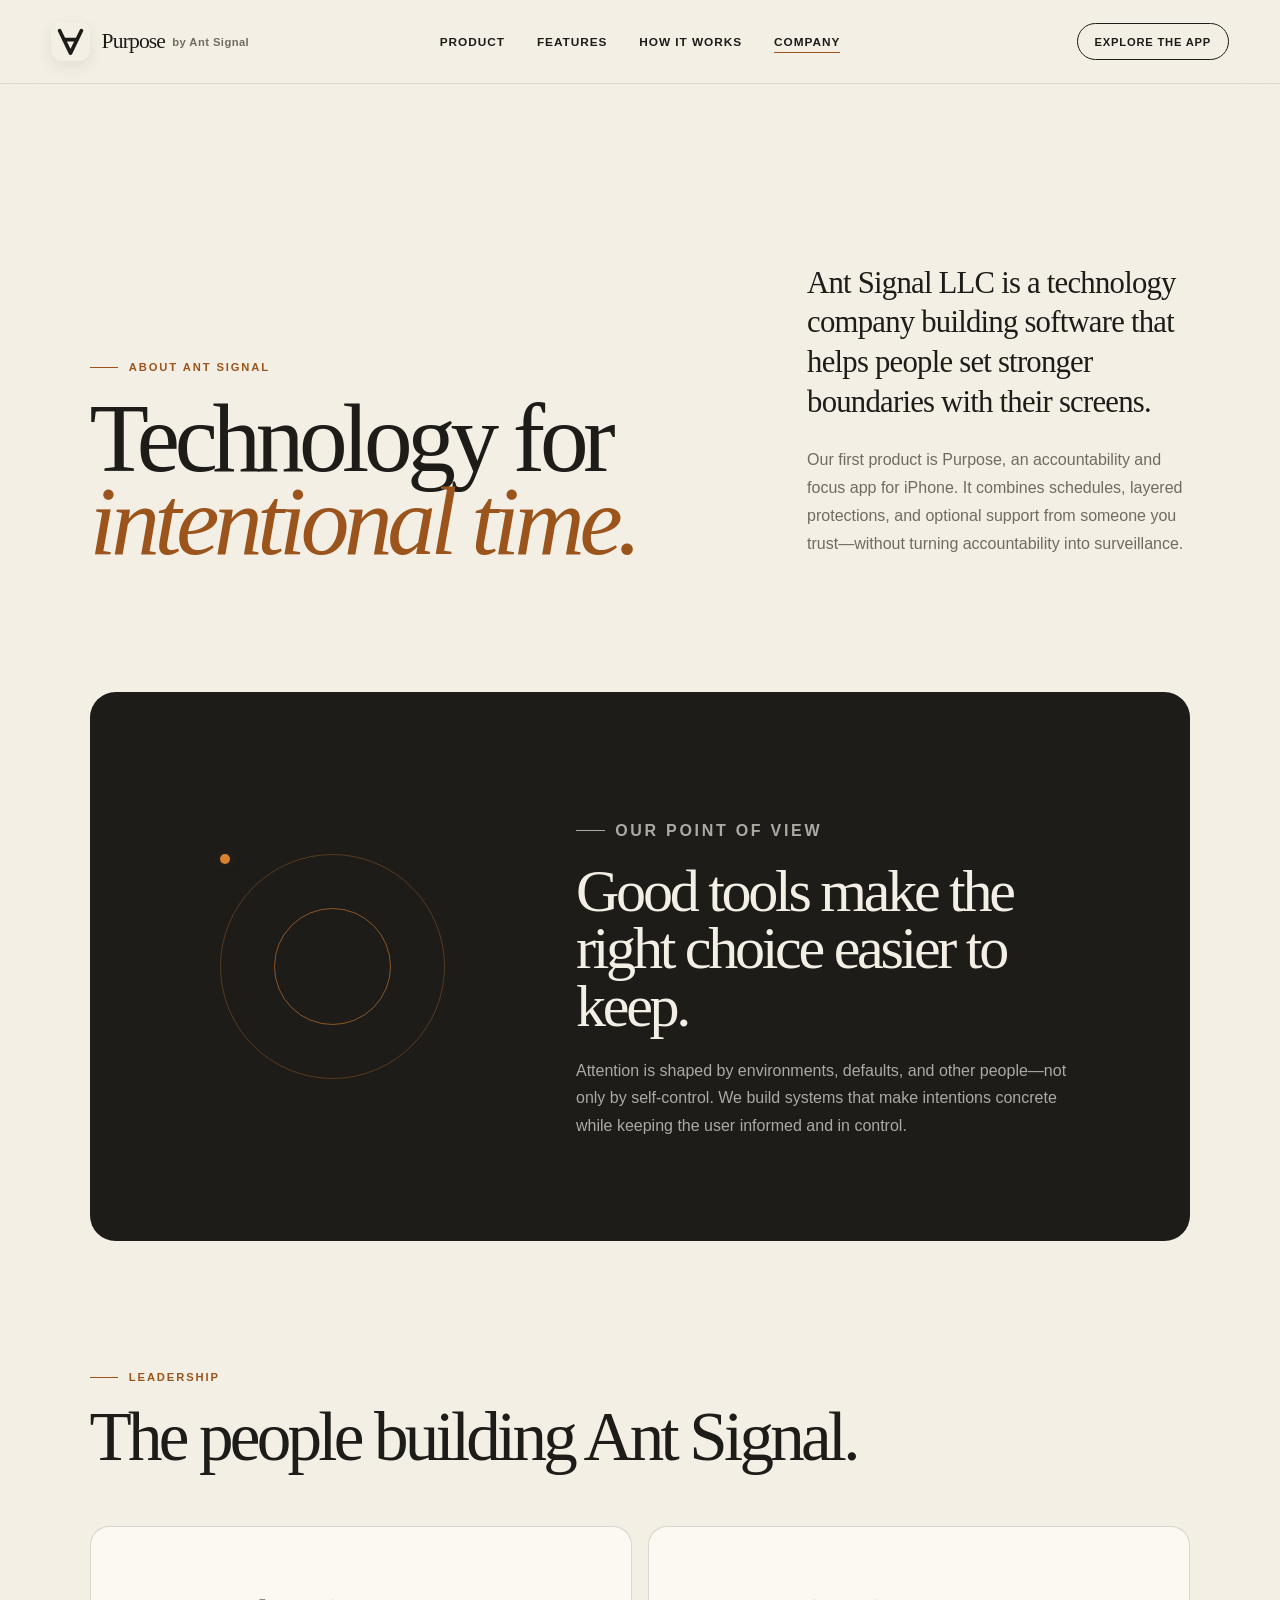
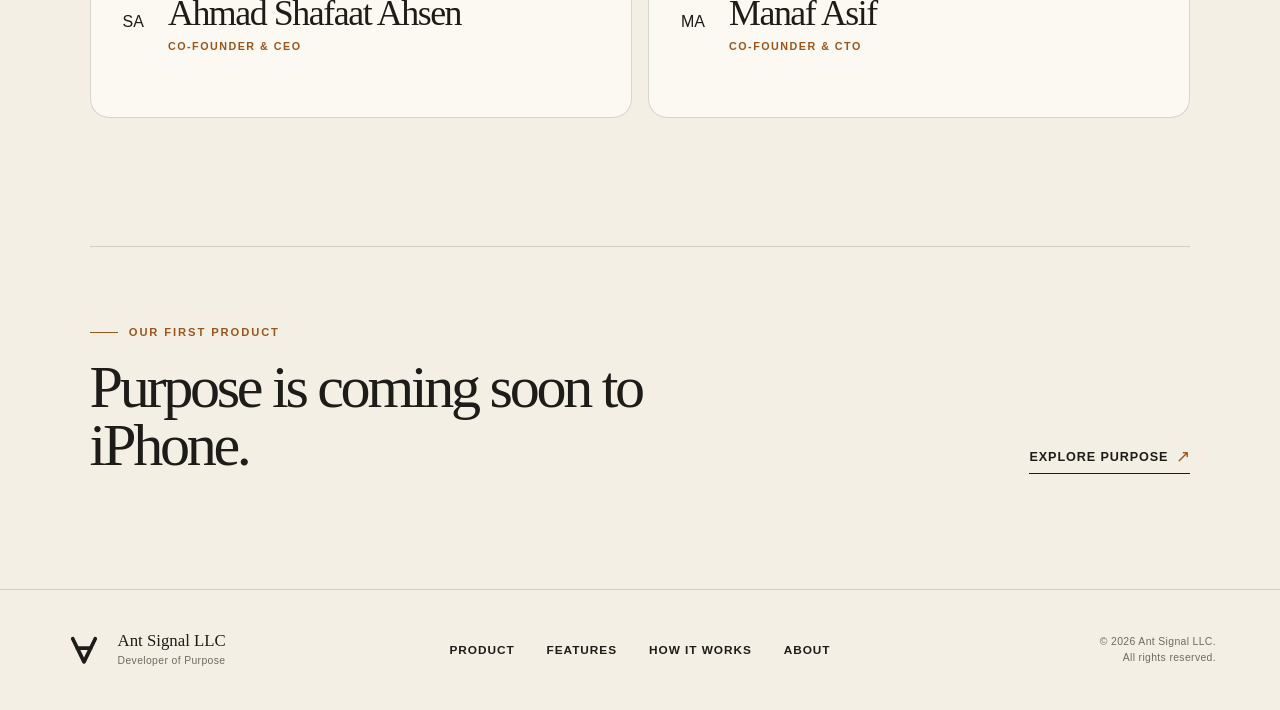
==== commit 1eeeda8b: "headshots" ====
--- a/about/index.html
+++ b/about/index.html
@@ -31,7 +31,7 @@
     <meta property="og:image:alt" content="Purpose by Ant Signal — Make distraction harder">
     <meta name="twitter:card" content="summary_large_image">
 
-    <link rel="stylesheet" href="../styles.css?v=3">
+    <link rel="stylesheet" href="../styles.css?v=4">
   </head>
   <body>
     <a class="skip-link" href="#main-content">Skip to content</a>
--- a/styles.css
+++ b/styles.css
@@ -276,8 +276,8 @@
 .app-store-button {
   display: inline-flex;
   align-items: center;
-  gap: 0.65rem;
-  min-width: 11.25rem;
+  justify-content: center;
+  min-width: 10.25rem;
   min-height: 3.45rem;
   padding: 0.55rem 1.15rem;
   border-radius: 0.7rem;
@@ -298,39 +298,6 @@
   font-size: 0.58rem;
   font-weight: 500;
   letter-spacing: 0.015em;
-}
-
-.apple-mark {
-  position: relative;
-  width: 1.4rem;
-  color: transparent;
-}
-
-.apple-mark::before,
-.apple-mark::after {
-  position: absolute;
-  content: "";
-  background: currentColor;
-}
-
-.apple-mark::before {
-  top: -0.57rem;
-  left: 0.16rem;
-  width: 1.05rem;
-  height: 1.25rem;
-  border-radius: 55% 45% 52% 48%;
-  background: var(--white);
-  transform: rotate(-8deg);
-}
-
-.apple-mark::after {
-  top: -0.88rem;
-  left: 0.74rem;
-  width: 0.42rem;
-  height: 0.28rem;
-  border-radius: 80% 10% 80% 10%;
-  background: var(--white);
-  transform: rotate(-28deg);
 }
 
 .text-link {
@@ -1125,11 +1092,6 @@
   background: var(--paper);
 }
 
-.app-store-button--light .apple-mark::before,
-.app-store-button--light .apple-mark::after {
-  background: var(--ink);
-}
-
 .site-footer {
   display: grid;
   grid-template-columns: 1fr auto 1fr;
@@ -1272,17 +1234,16 @@
   background: rgba(255, 253, 248, 0.7);
 }
 
-.leader-card__initials {
-  display: grid;
+.leader-card__photo {
+  display: block;
   flex: 0 0 auto;
-  width: 5rem;
+  width: 6rem;
+  height: 6rem;
   aspect-ratio: 1;
-  place-items: center;
+  border: 1px solid rgba(29, 28, 25, 0.18);
   border-radius: 50%;
-  color: var(--paper);
-  background: var(--ink);
-  font-family: var(--serif);
-  font-size: 1.4rem;
+  object-fit: cover;
+  box-shadow: 0 0.75rem 1.6rem rgba(54, 40, 19, 0.14);
 }
 
 .leader-card h3 {
@@ -1624,8 +1585,9 @@
     padding: 1.5rem;
   }
 
-  .leader-card__initials {
-    width: 4rem;
+  .leader-card__photo {
+    width: 4.75rem;
+    height: 4.75rem;
   }
 
   .about-product {
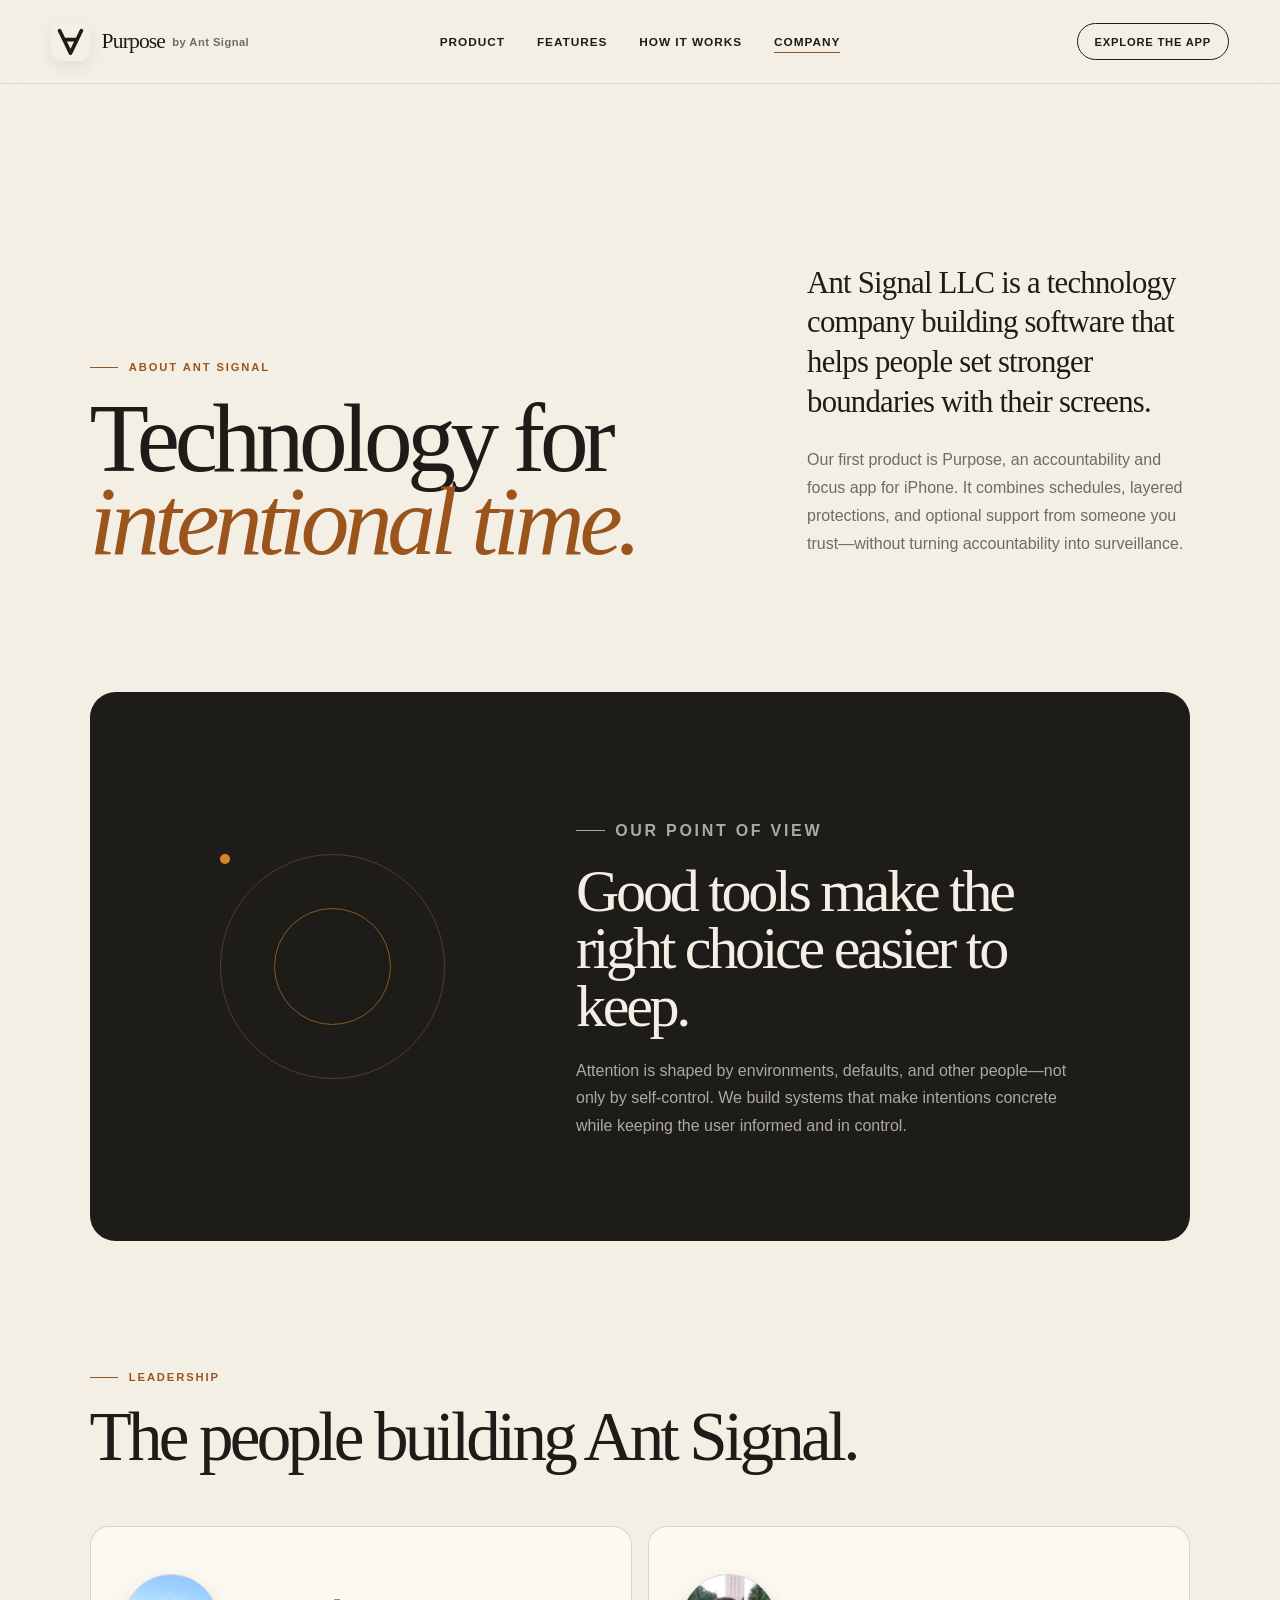
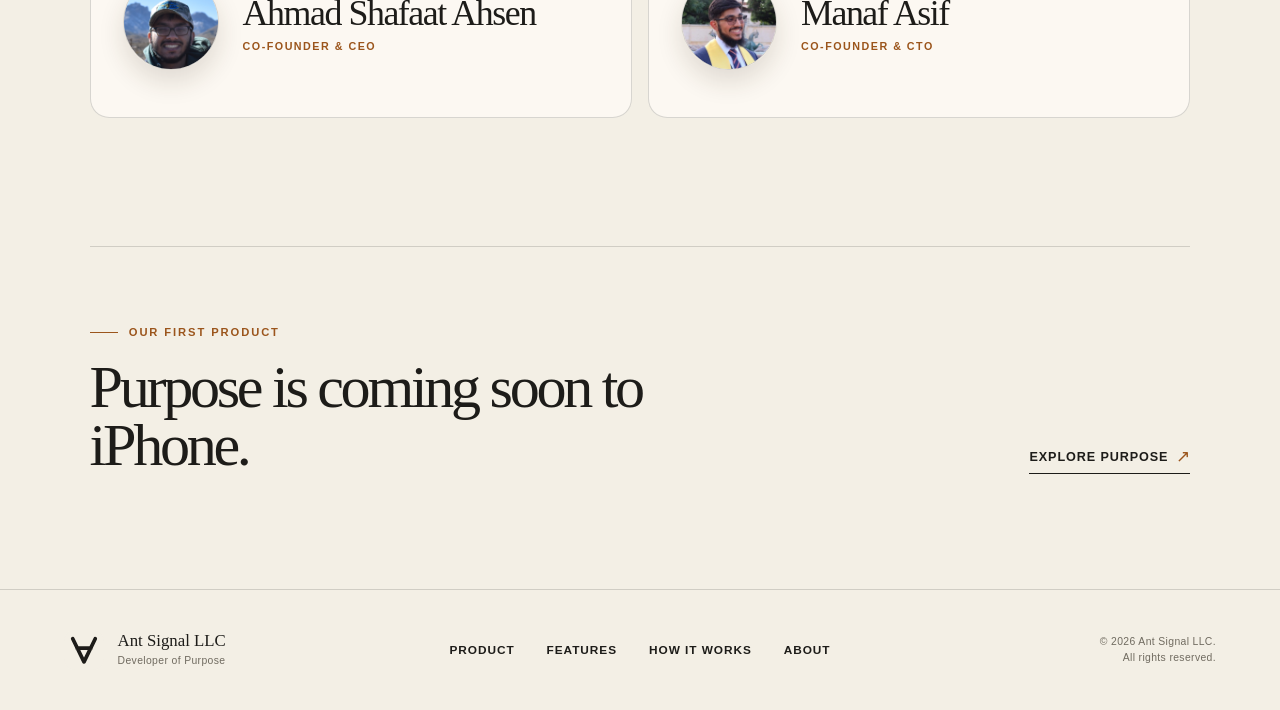
==== commit 17cf1d1a: "headshots" ====
--- a/about/index.html
+++ b/about/index.html
@@ -31,7 +31,7 @@
     <meta property="og:image:alt" content="Purpose by Ant Signal — Make distraction harder">
     <meta name="twitter:card" content="summary_large_image">
 
-    <link rel="stylesheet" href="../styles.css?v=4">
+    <link rel="stylesheet" href="../styles.css?v=5">
   </head>
   <body>
     <a class="skip-link" href="#main-content">Skip to content</a>
@@ -96,11 +96,23 @@
         </div>
         <div class="leadership">
           <article class="leader-card">
-            <span class="leader-card__initials" aria-hidden="true">SA</span>
+            <img
+              class="leader-card__photo"
+              src="../assets/headshots/shafaat.jpg"
+              width="800"
+              height="800"
+              alt="Portrait of Ahmad Shafaat Ahsen"
+            >
             <div><h3>Ahmad Shafaat Ahsen</h3><p>Co-founder &amp; CEO</p></div>
           </article>
           <article class="leader-card">
-            <span class="leader-card__initials" aria-hidden="true">MA</span>
+            <img
+              class="leader-card__photo"
+              src="../assets/headshots/manaf.jpg"
+              width="800"
+              height="800"
+              alt="Portrait of Manaf Asif"
+            >
             <div><h3>Manaf Asif</h3><p>Co-founder &amp; CTO</p></div>
           </article>
         </div>
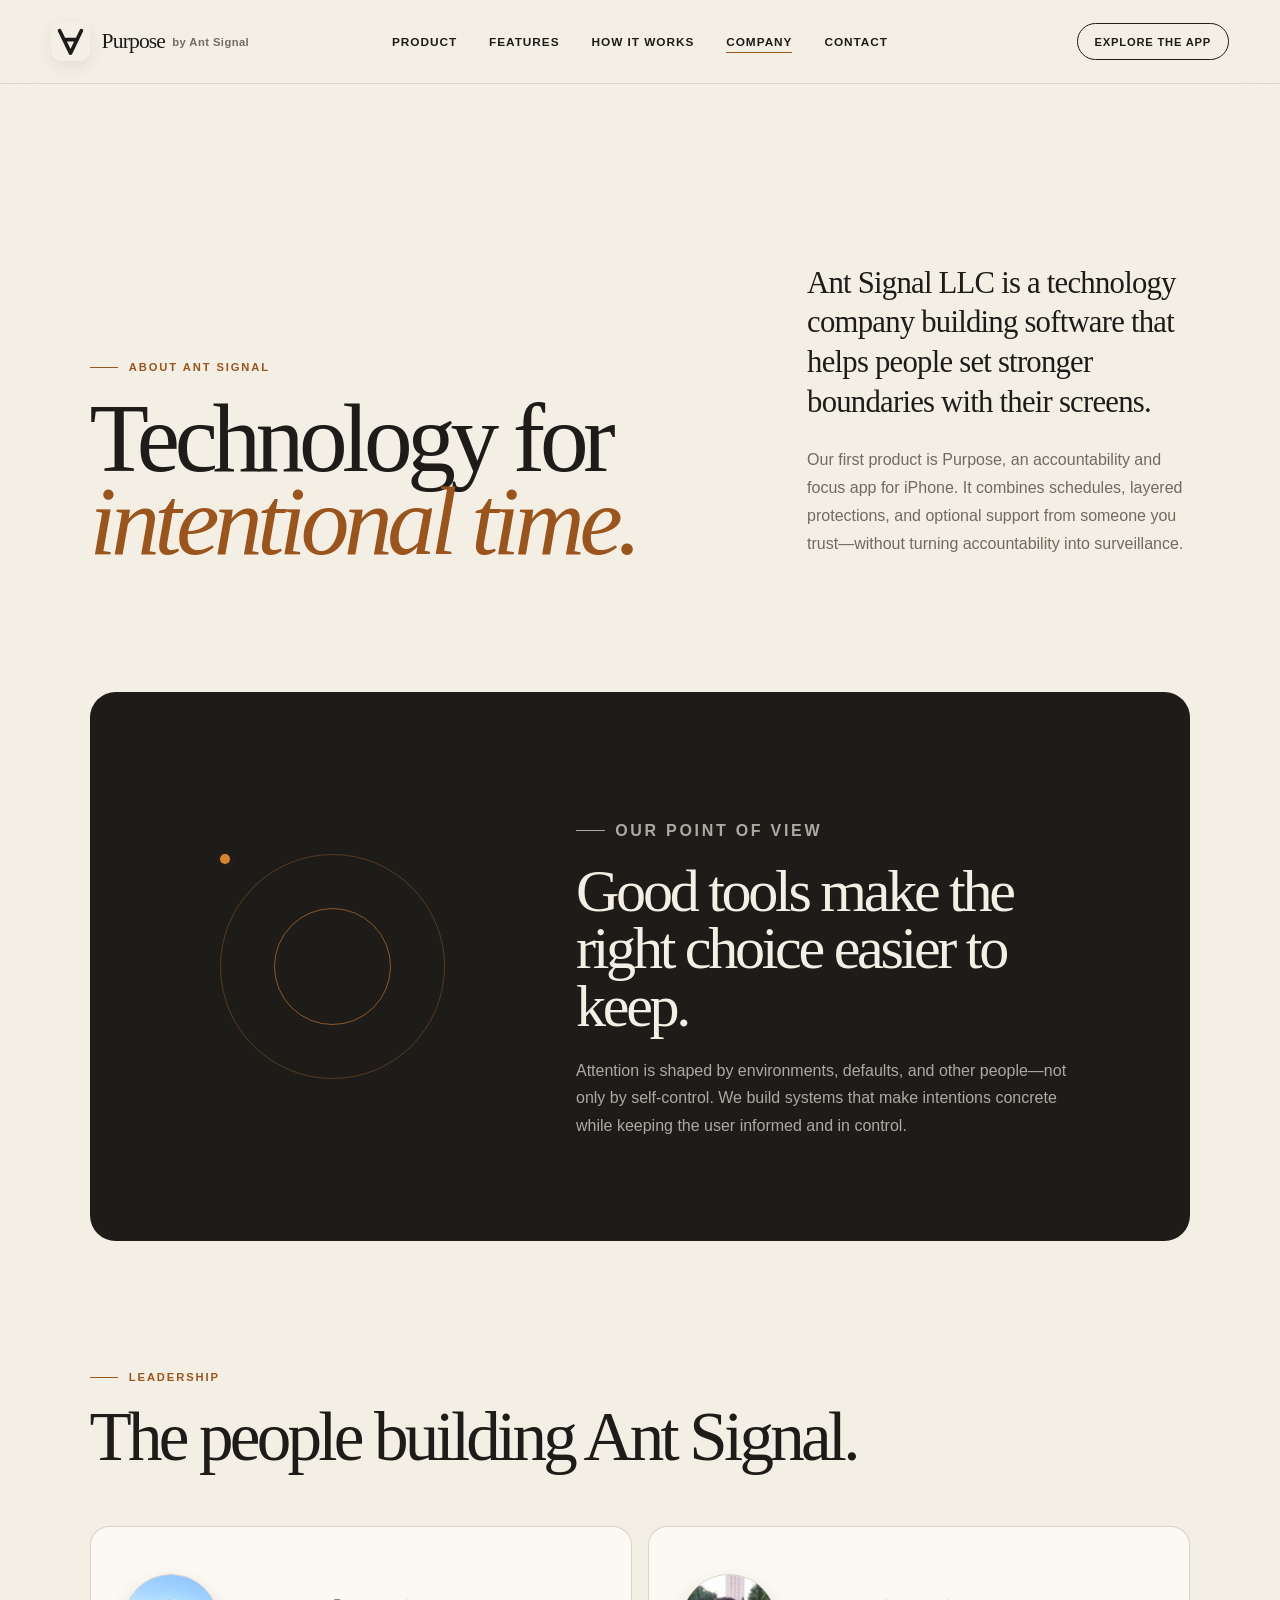
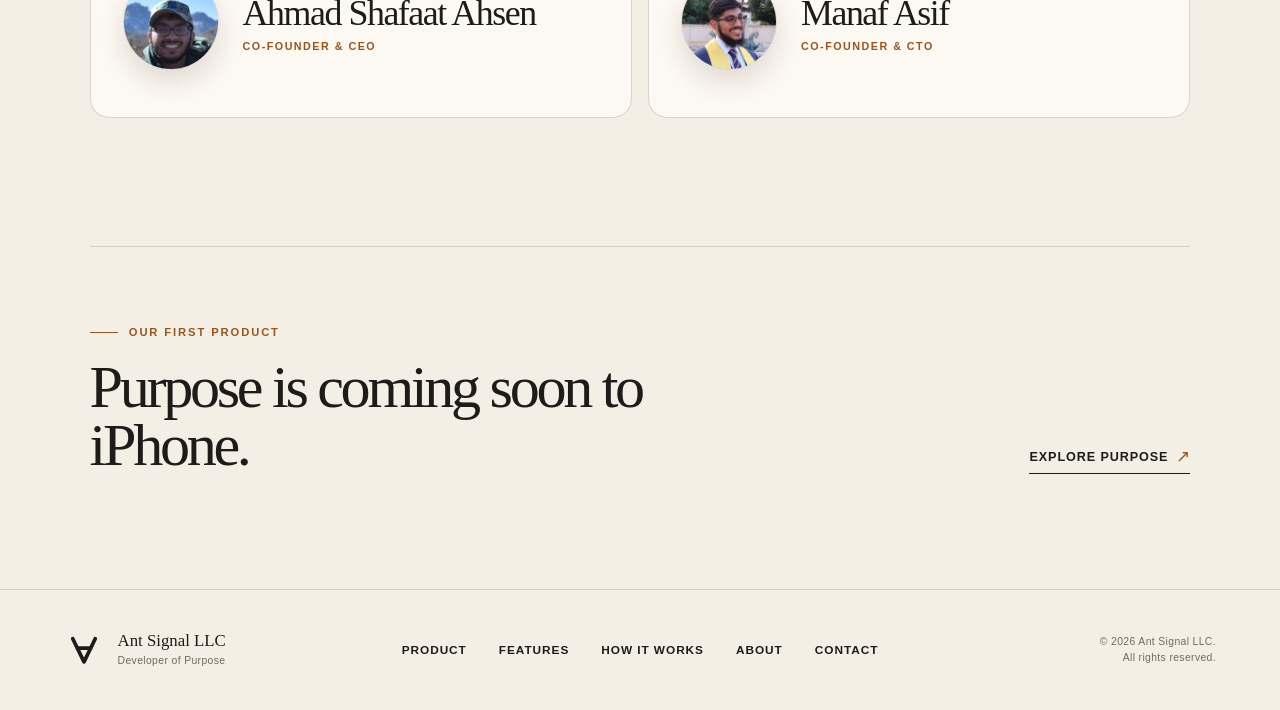
==== commit 8ee14eb5: "contact page" ====
--- a/about/index.html
+++ b/about/index.html
@@ -31,7 +31,7 @@
     <meta property="og:image:alt" content="Purpose by Ant Signal — Make distraction harder">
     <meta name="twitter:card" content="summary_large_image">
 
-    <link rel="stylesheet" href="../styles.css?v=5">
+    <link rel="stylesheet" href="../styles.css?v=6">
   </head>
   <body>
     <a class="skip-link" href="#main-content">Skip to content</a>
@@ -48,6 +48,7 @@
         <a href="../#features">Features</a>
         <a href="../#how-it-works">How it works</a>
         <a href="./" aria-current="page">Company</a>
+        <a href="../contact/">Contact</a>
       </nav>
 
       <a class="nav-cta" href="../#product">Explore the app</a>
@@ -137,6 +138,7 @@
         <a href="../#features">Features</a>
         <a href="../#how-it-works">How it works</a>
         <a href="./" aria-current="page">About</a>
+        <a href="../contact/">Contact</a>
       </nav>
       <p class="footer-legal">&copy; 2026 Ant Signal LLC.<br>All rights reserved.</p>
     </footer>
--- a/styles.css
+++ b/styles.css
@@ -1277,6 +1277,199 @@
   font-size: clamp(2.8rem, 4.7vw, 4.8rem);
 }
 
+/* Contact */
+
+.contact-page {
+  max-width: 96rem;
+  margin-inline: auto;
+}
+
+.contact-hero {
+  display: grid;
+  grid-template-columns: minmax(0, 1fr) minmax(20rem, 0.5fr);
+  align-items: end;
+  gap: clamp(3rem, 9vw, 9rem);
+  min-height: 32rem;
+  padding: clamp(5rem, 9vw, 8rem) clamp(1.5rem, 7vw, 8rem);
+}
+
+.contact-hero .eyebrow {
+  grid-column: 1 / -1;
+  margin-bottom: calc(clamp(3rem, 9vw, 9rem) * -0.72);
+}
+
+.contact-hero h1 {
+  font-size: clamp(4rem, 7.6vw, 7.7rem);
+  line-height: 0.86;
+}
+
+.contact-hero > p:last-child {
+  max-width: 31rem;
+  padding-bottom: 0.5rem;
+  color: var(--muted);
+  font-size: 1rem;
+  line-height: 1.75;
+}
+
+.contact-layout {
+  display: grid;
+  grid-template-columns: minmax(18rem, 0.7fr) minmax(28rem, 1.3fr);
+  align-items: start;
+  gap: clamp(1rem, 2.5vw, 2rem);
+  padding: 0 clamp(1.5rem, 7vw, 8rem) clamp(5rem, 9vw, 8rem);
+}
+
+.contact-details,
+.contact-form-panel {
+  border: 1px solid var(--line);
+  border-radius: 1.4rem;
+}
+
+.contact-details {
+  padding: clamp(2rem, 4vw, 3.5rem);
+  color: var(--paper);
+  background: var(--ink);
+}
+
+.contact-details .eyebrow {
+  color: var(--amber-bright);
+}
+
+.contact-details h2,
+.contact-form-panel h2 {
+  margin-top: 1.25rem;
+  font-size: clamp(2.5rem, 4.2vw, 4.2rem);
+  line-height: 0.95;
+}
+
+.contact-details address {
+  display: grid;
+  gap: 0.4rem;
+  margin-top: clamp(4rem, 8vw, 7rem);
+  font-style: normal;
+  line-height: 1.55;
+}
+
+.contact-details address strong {
+  margin-bottom: 0.35rem;
+  color: var(--amber-bright);
+  font-family: var(--serif);
+  font-size: 1.35rem;
+  font-weight: 400;
+}
+
+.contact-details > p:last-child {
+  margin-top: 2rem;
+  padding-top: 2rem;
+  border-top: 1px solid rgba(243, 239, 229, 0.18);
+  color: rgba(243, 239, 229, 0.65);
+  font-size: 0.86rem;
+  line-height: 1.65;
+}
+
+.contact-form-panel {
+  padding: clamp(2rem, 5vw, 4.5rem);
+  background: rgba(255, 253, 248, 0.76);
+}
+
+.contact-form {
+  display: grid;
+  gap: 1.5rem;
+  margin-top: clamp(3rem, 6vw, 5rem);
+}
+
+.form-grid {
+  display: grid;
+  grid-template-columns: repeat(2, minmax(0, 1fr));
+  gap: 1rem;
+}
+
+.form-field {
+  display: grid;
+  gap: 0.6rem;
+}
+
+.form-field > span {
+  font-size: 0.68rem;
+  font-weight: 700;
+  letter-spacing: 0.12em;
+  text-transform: uppercase;
+}
+
+.form-field input,
+.form-field textarea {
+  width: 100%;
+  border: 1px solid var(--line);
+  border-radius: 0.7rem;
+  color: var(--ink);
+  background: var(--white);
+  font: inherit;
+  line-height: 1.5;
+  transition: border-color 160ms ease, box-shadow 160ms ease;
+}
+
+.form-field input {
+  min-height: 3.3rem;
+  padding: 0.75rem 0.9rem;
+}
+
+.form-field textarea {
+  min-height: 10rem;
+  padding: 0.9rem;
+  resize: vertical;
+}
+
+.form-field input:hover,
+.form-field textarea:hover {
+  border-color: rgba(29, 28, 25, 0.36);
+}
+
+.form-field input:focus-visible,
+.form-field textarea:focus-visible {
+  border-color: var(--amber);
+  outline: 0;
+  box-shadow: 0 0 0 3px var(--amber-soft);
+}
+
+.contact-form__footer {
+  display: flex;
+  align-items: center;
+  gap: 1.5rem;
+}
+
+.contact-form button {
+  flex: 0 0 auto;
+  padding: 0.95rem 1.25rem;
+  border: 1px solid var(--ink);
+  border-radius: 100vmax;
+  color: var(--paper);
+  background: var(--ink);
+  cursor: pointer;
+  font-size: 0.7rem;
+  font-weight: 700;
+  letter-spacing: 0.08em;
+  text-transform: uppercase;
+  transition: color 160ms ease, background 160ms ease;
+}
+
+.contact-form button:hover {
+  color: var(--ink);
+  background: var(--paper);
+}
+
+.form-note,
+.form-status {
+  color: var(--muted);
+  font-size: 0.72rem;
+  line-height: 1.55;
+}
+
+.form-status {
+  min-height: 1.15rem;
+  color: var(--amber);
+  font-weight: 650;
+}
+
 @keyframes signal-breathe {
   0%, 100% { opacity: 0.22; transform: scale(0.96); }
   50% { opacity: 0.6; transform: scale(1.04); }
@@ -1443,6 +1636,25 @@
 
   .mission__mark {
     width: 10rem;
+  }
+
+  .contact-hero {
+    grid-template-columns: 1fr;
+    align-items: start;
+    gap: 2rem;
+  }
+
+  .contact-hero .eyebrow {
+    grid-column: auto;
+    margin-bottom: 0;
+  }
+
+  .contact-layout {
+    grid-template-columns: 1fr;
+  }
+
+  .contact-details address {
+    margin-top: 3.5rem;
   }
 }
 
@@ -1594,6 +1806,33 @@
     display: grid;
     margin-inline: 1.25rem;
   }
+
+  .contact-hero {
+    min-height: auto;
+    padding: 5rem 1.25rem 3rem;
+  }
+
+  .contact-hero h1 {
+    font-size: clamp(3.4rem, 17vw, 5.3rem);
+  }
+
+  .contact-layout {
+    padding: 0 1.25rem 5rem;
+  }
+
+  .contact-details,
+  .contact-form-panel {
+    padding: 1.5rem;
+  }
+
+  .form-grid {
+    grid-template-columns: 1fr;
+  }
+
+  .contact-form__footer {
+    align-items: flex-start;
+    flex-direction: column;
+  }
 }
 
 @media (prefers-reduced-motion: reduce) {
